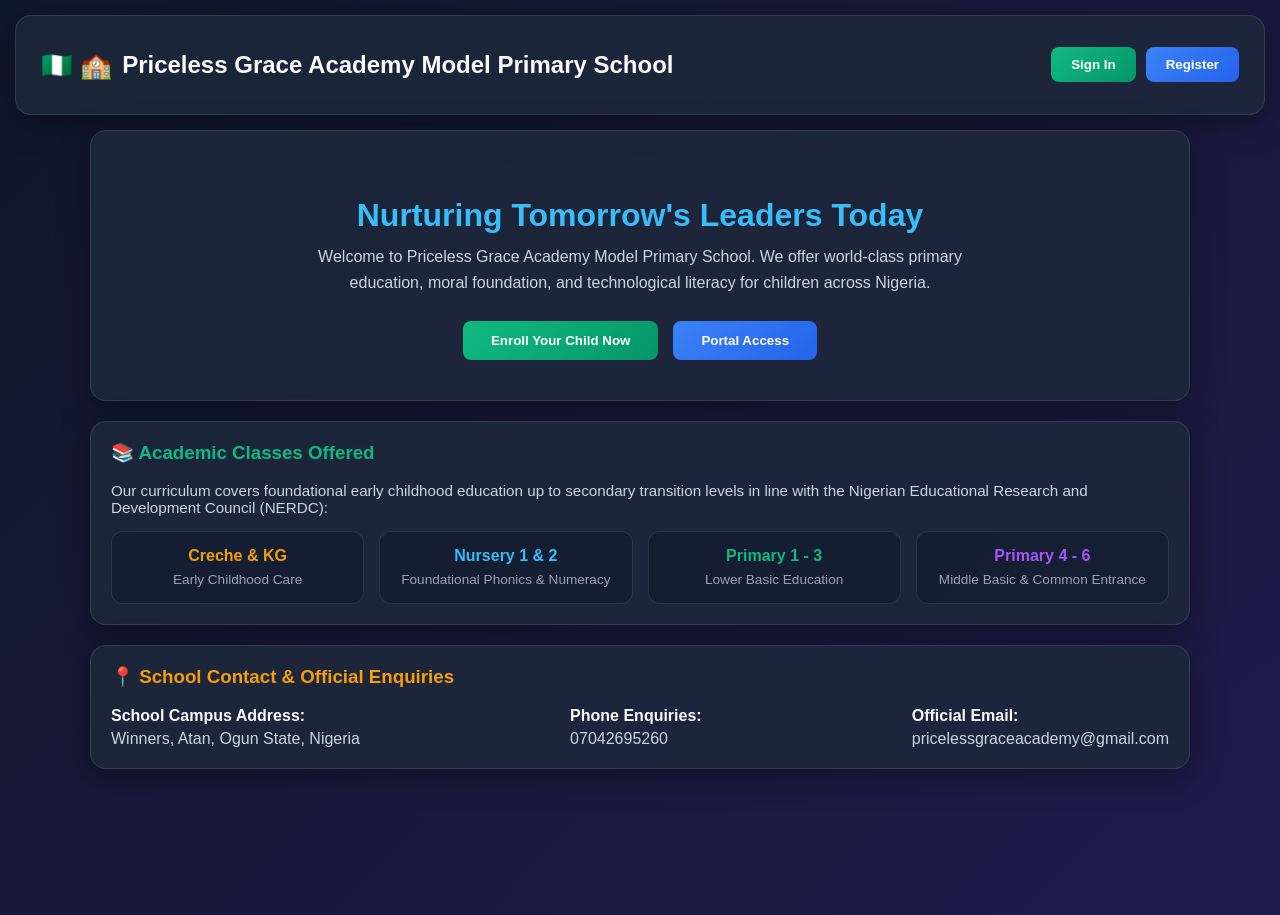
==== templates/index.html @ 701aa343 "Restore primary school landing page and allow flexible username/email login" ====
<!DOCTYPE html>
<html lang="en">
<head>
    <meta charset="UTF-8">
    <meta name="viewport" content="width=device-width, initial-scale=1.0">
    <title>Priceless Grace Academy Model Primary School</title>
    <style>
        :root {
            --primary: #10b981;
            --secondary: #3b82f6;
            --bg-dark: #0f172a;
            --card-bg: rgba(30, 41, 59, 0.85);
            --text-light: #f8fafc;
            --glass-border: rgba(255, 255, 255, 0.1);
        }

        body {
            margin: 0;
            padding: 0;
            font-family: 'Segoe UI', Tahoma, Geneva, Verdana, sans-serif;
            background: linear-gradient(135deg, #0f172a 0%, #1e1b4b 100%);
            color: var(--text-light);
            min-height: 100vh;
        }

        .glass-card {
            background: var(--card-bg);
            backdrop-filter: blur(12px);
            border: 1px solid var(--glass-border);
            border-radius: 16px;
            padding: 20px;
            margin-bottom: 20px;
            box-shadow: 0 8px 32px 0 rgba(0, 0, 0, 0.37);
        }

        .navbar {
            display: flex;
            justify-content: space-between;
            align-items: center;
            padding: 15px 25px;
            margin: 15px;
        }

        .nav-brand h2 {
            margin: 0;
            font-size: 1.2rem;
            color: #f59e0b;
        }

        .btn-primary {
            background: linear-gradient(135deg, #10b981, #059669);
            color: white;
            border: none;
            padding: 10px 20px;
            border-radius: 8px;
            font-weight: 600;
            cursor: pointer;
        }

        .btn-secondary {
            background: linear-gradient(135deg, #3b82f6, #2563eb);
            color: white;
            border: none;
            padding: 10px 20px;
            border-radius: 8px;
            font-weight: 600;
            cursor: pointer;
        }

        .btn-close {
            background: #ef4444;
            color: white;
            border: none;
            border-radius: 50%;
            width: 32px;
            height: 32px;
            font-weight: bold;
            cursor: pointer;
        }

        .hero-card {
            text-align: center;
            padding: 40px 20px;
        }

        .hero-title {
            font-size: 2rem;
            color: #38bdf8;
            margin-bottom: 10px;
        }

        .hero-subtitle {
            color: #cbd5e1;
            max-width: 650px;
            margin: 0 auto;
            line-height: 1.6;
        }

        .modal-screen {
            display: none;
            position: fixed;
            top: 0;
            left: 0;
            width: 100vw;
            height: 100vh;
            background: rgba(0, 0, 0, 0.75);
            backdrop-filter: blur(8px);
            z-index: 9999;
            justify-content: center;
            align-items: center;
            padding: 15px;
            box-sizing: border-box;
        }

        .modal-content-wrapper {
            width: 100%;
            max-width: 440px;
            animation: popIn 0.3s ease-out;
        }

        @keyframes popIn {
            from { transform: scale(0.8); opacity: 0; }
            to { transform: scale(1); opacity: 1; }
        }

        .modal-header {
            display: flex;
            justify-content: space-between;
            align-items: center;
            margin-bottom: 20px;
        }

        form input, form select, form textarea {
            width: 100%;
            padding: 12px;
            margin-bottom: 12px;
            border-radius: 8px;
            border: 1px solid var(--glass-border);
            background: rgba(15, 23, 42, 0.6);
            color: white;
            box-sizing: border-box;
        }

        .grid-classes {
            display: grid;
            grid-template-columns: repeat(auto-fit, minmax(180px, 1fr));
            gap: 15px;
            margin-top: 15px;
        }

        .class-box {
            background: rgba(15, 23, 42, 0.5);
            border: 1px solid var(--glass-border);
            border-radius: 12px;
            padding: 15px;
            text-align: center;
        }
    </style>

    <script>
        function openModal(modalId) {
            var m = document.getElementById(modalId);
            if (m) m.style.display = "flex";
        }

        function closeModal(btn) {
            var m = btn.closest(".modal-screen");
            if (m) m.style.display = "none";
        }

        function toggleRolePin() {
            var roleSelect = document.getElementById("reg-role");
            var pinBox = document.getElementById("pin-container");
            if (roleSelect && pinBox) {
                pinBox.style.display = roleSelect.value === "teacher" ? "block" : "none";
            }
        }
    </script>
</head>
<body>

    <!-- TOP NAVIGATION -->
    <nav class="glass-card navbar">
        <div style="display: flex; align-items: center; gap: 10px;">
            <span style="font-size: 1.6rem;">🇳🇬 🏫</span>
            <h2>Priceless Grace Academy Model Primary School</h2>
        </div>
        <div style="display: flex; gap: 10px;">
            <button class="btn-primary" onclick="openModal('modal-login')">Sign In</button>
            <button class="btn-secondary" onclick="openModal('modal-register')">Register</button>
        </div>
    </nav>

    <!-- LANDING HERO PAGE -->
    <main style="padding: 0 15px 30px 15px; max-width: 1100px; margin: 0 auto;">
        
        <!-- Hero Section -->
        <section class="glass-card hero-card">
            <h1 class="hero-title">Nurturing Tomorrow's Leaders Today</h1>
            <p class="hero-subtitle">
                Welcome to Priceless Grace Academy Model Primary School. We offer world-class primary education, moral foundation, and technological literacy for children across Nigeria.
            </p>
            <div style="display: flex; gap: 15px; justify-content: center; flex-wrap: wrap; margin-top: 25px;">
                <button class="btn-primary" onclick="openModal('modal-register')" style="padding: 12px 28px;">Enroll Your Child Now</button>
                <button class="btn-secondary" onclick="openModal('modal-login')" style="padding: 12px 28px;">Portal Access</button>
            </div>
        </section>

        <!-- Classes Offered Section -->
        <section class="glass-card">
            <h3 style="color: #10b981; margin-top:0;">📚 Academic Classes Offered</h3>
            <p style="color: #cbd5e1; font-size: 0.95rem;">
                Our curriculum covers foundational early childhood education up to secondary transition levels in line with the Nigerian Educational Research and Development Council (NERDC):
            </p>
            <div class="grid-classes">
                <div class="class-box">
                    <h4 style="color:#f59e0b; margin: 0 0 5px 0;">Creche & KG</h4>
                    <span style="font-size: 0.85rem; color:#94a3b8;">Early Childhood Care</span>
                </div>
                <div class="class-box">
                    <h4 style="color:#38bdf8; margin: 0 0 5px 0;">Nursery 1 & 2</h4>
                    <span style="font-size: 0.85rem; color:#94a3b8;">Foundational Phonics & Numeracy</span>
                </div>
                <div class="class-box">
                    <h4 style="color:#10b981; margin: 0 0 5px 0;">Primary 1 - 3</h4>
                    <span style="font-size: 0.85rem; color:#94a3b8;">Lower Basic Education</span>
                </div>
                <div class="class-box">
                    <h4 style="color:#a855f7; margin: 0 0 5px 0;">Primary 4 - 6</h4>
                    <span style="font-size: 0.85rem; color:#94a3b8;">Middle Basic & Common Entrance</span>
                </div>
            </div>
        </section>

        <!-- SCHOOL CONTACT & ENQUIRIES -->
        <section class="glass-card">
            <h3 style="color: #f59e0b; margin-top: 0;">📍 School Contact & Official Enquiries</h3>
            <div style="display: flex; flex-wrap: wrap; gap: 20px; justify-content: space-between;">
                <div>
                    <strong>School Campus Address:</strong>
                    <p style="color: #cbd5e1; margin: 5px 0 0 0;">Winners, Atan, Ogun State, Nigeria</p>
                </div>
                <div>
                    <strong>Phone Enquiries:</strong>
                    <p style="color: #cbd5e1; margin: 5px 0 0 0;">07042695260</p>
                </div>
                <div>
                    <strong>Official Email:</strong>
                    <p style="color: #cbd5e1; margin: 5px 0 0 0;">pricelessgraceacademy@gmail.com</p>
                </div>
            </div>
        </section>
    </main>

    <!-- REGISTER MODAL PROGRAM -->
    <div class="modal-screen" id="modal-register">
        <div class="modal-content-wrapper">
            <div class="glass-card">
                <div class="modal-header">
                    <h3 style="color: #10b981; margin: 0;">🟢 Student / Teacher Registration</h3>
                    <button class="btn-close" onclick="closeModal(this)">✕</button>
                </div>
                <form id="form-register">
                    <input type="text" name="full_name" placeholder="Full Name" required>
                    <input type="text" name="username" placeholder="Choose Username" required>
                    <input type="email" name="email" placeholder="Email Address" required>
                    <input type="password" name="password" placeholder="Choose Password" required>
                    
                    <label style="font-size: 0.85rem; color: #f59e0b; font-weight: 600;">Account Type:</label>
                    <select name="role" id="reg-role" onchange="toggleRolePin()">
                        <option value="student">Student Account</option>
                        <option value="teacher">Teacher / Admin Account</option>
                    </select>

                    <div id="pin-container" style="display: none;">
                        <input type="password" name="teacher_pin" placeholder="Enter Teacher Passkey PIN">
                    </div>

                    <button type="submit" class="btn-primary" style="width:100%; margin-top: 10px;">Create Portal Account</button>
                </form>
            </div>
        </div>
    </div>

    <!-- LOGIN MODAL PROGRAM -->
    <div class="modal-screen" id="modal-login">
        <div class="modal-content-wrapper">
            <div class="glass-card">
                <div class="modal-header">
                    <h3 style="color: #3b82f6; margin: 0;">🔵 Portal Sign In</h3>
                    <button class="btn-close" onclick="closeModal(this)">✕</button>
                </div>
                <form id="form-login">
                    <input type="text" name="identifier" placeholder="Username or Email Address" required>
                    <input type="password" name="password" placeholder="Password" required>
                    <button type="submit" class="btn-secondary" style="width:100%; margin-top: 10px;">Login to Portal</button>
                </form>
            </div>
        </div>
    </div>

    <!-- STUDENT DASHBOARD MODAL -->
    <div class="modal-screen" id="modal-student-dashboard">
        <div class="modal-content-wrapper" style="max-width: 600px;">
            <div class="glass-card">
                <div class="modal-header">
                    <h3 style="color: #10b981; margin:0;">🎓 Student Dashboard</h3>
                    <button class="btn-close" onclick="closeModal(this)">✕</button>
                </div>
                <p>Welcome to Priceless Grace Academy Student Portal!</p>
            </div>
        </div>
    </div>

    <!-- ADMIN DASHBOARD MODAL -->
    <div class="modal-screen" id="modal-admin-dashboard">
        <div class="modal-content-wrapper" style="max-width: 600px;">
            <div class="glass-card">
                <div class="modal-header">
                    <h3 style="color: #f59e0b; margin:0;">👑 Admin / Teacher Portal</h3>
                    <button class="btn-close" onclick="closeModal(this)">✕</button>
                </div>
                <p>Welcome, Teacher/Admin!</p>
            </div>
        </div>
    </div>

    <!-- INLINE AUTH HANDLERS -->
    <script>
        document.addEventListener("DOMContentLoaded", function() {
            var regForm = document.getElementById("form-register");
            if (regForm) {
                regForm.onsubmit = function(e) {
                    e.preventDefault();
                    var formData = new FormData(regForm);
                    var payload = {
                        full_name: formData.get("full_name"),
                        username: formData.get("username"),
                        email: formData.get("email"),
                        password: formData.get("password"),
                        role: formData.get("role") || "student"
                    };

                    fetch("/api/auth/register", {
                        method: "POST",
                        headers: { "Content-Type": "application/json" },
                        body: JSON.stringify(payload)
                    })
                    .then(res => res.json())
                    .then(data => {
                        if (data.status === "success") {
                            alert("Account created successfully! You can now sign in.");
                            document.getElementById("modal-register").style.display = "none";
                            regForm.reset();
                            openModal("modal-login");
                        } else {
                            alert("Registration failed: " + (data.message || "Error"));
                        }
                    })
                    .catch(err => {
                        console.error(err);
                        alert("Network error. Backend unreachable.");
                    });
                };
            }

            var loginForm = document.getElementById("form-login");
            if (loginForm) {
                loginForm.onsubmit = function(e) {
                    e.preventDefault();
                    var formData = new FormData(loginForm);
                    var payload = {
                        identifier: formData.get("identifier"),
                        password: formData.get("password")
                    };

                    fetch("/api/auth/login", {
                        method: "POST",
                        headers: { "Content-Type": "application/json" },
                        body: JSON.stringify(payload)
                    })
                    .then(res => res.json())
                    .then(data => {
                        if (data.status === "success") {
                            alert("Signed in successfully!");
                            document.getElementById("modal-login").style.display = "none";
                            loginForm.reset();

                            if (data.user && (data.user.role === "teacher" || data.user.role === "admin")) {
                                openModal("modal-admin-dashboard");
                            } else {
                                openModal("modal-student-dashboard");
                            }
                        } else {
                            alert("Login failed: " + (data.message || "Invalid credentials"));
                        }
                    })
                    .catch(err => {
                        console.error(err);
                        alert("Network error. Backend unreachable.");
                    });
                };
            }
        });
    </script>
</body>
</html>
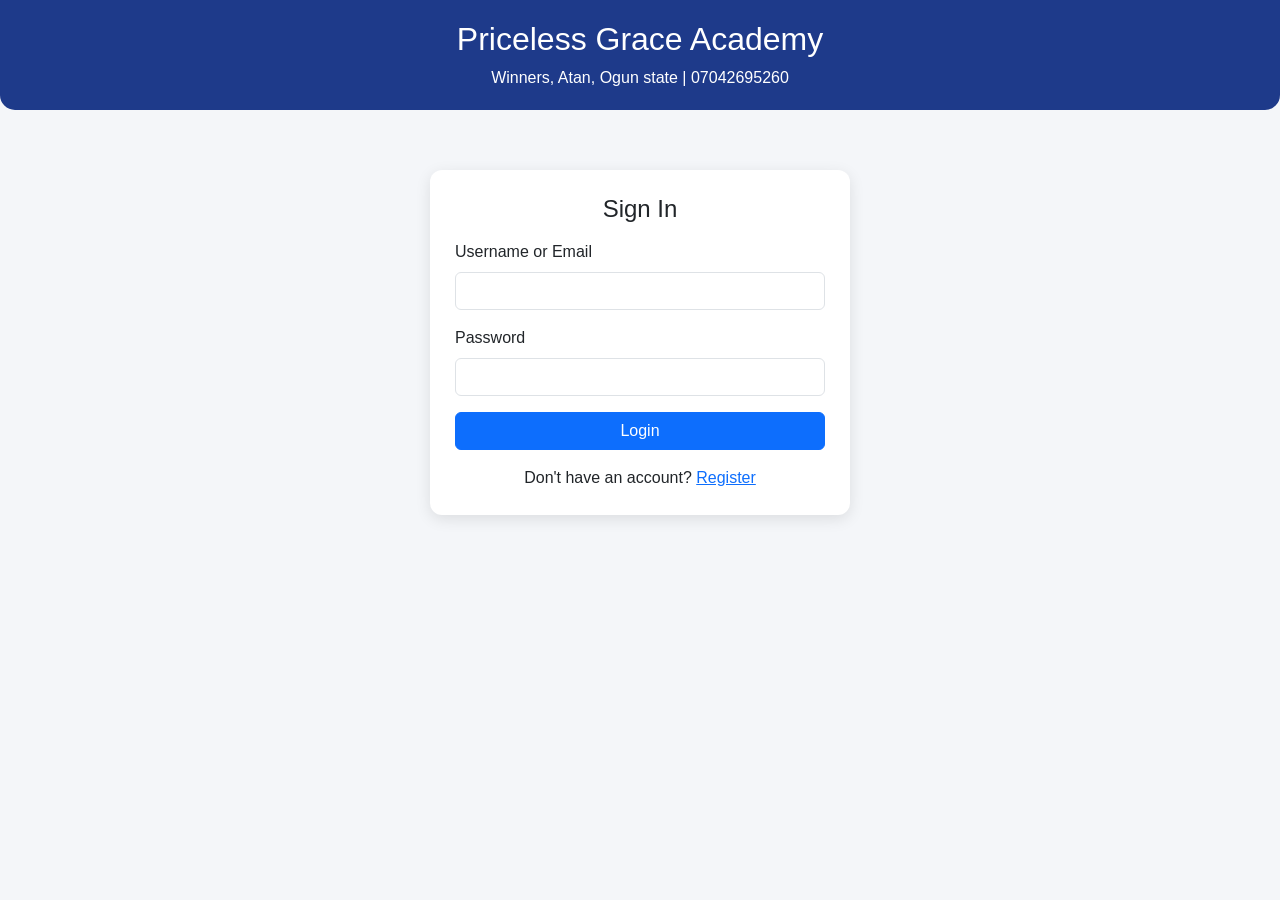
==== commit 46b47c55: "Add full HTML structure and JavaScript handlers for Admin and Student dashboards" ====
--- a/templates/index.html
+++ b/templates/index.html
@@ -3,405 +3,140 @@
 <head>
     <meta charset="UTF-8">
     <meta name="viewport" content="width=device-width, initial-scale=1.0">
-    <title>Priceless Grace Academy Model Primary School</title>
+    <title>Priceless Grace Academy Portal</title>
+    <link href="https://cdn.jsdelivr.net/npm/bootstrap@5.3.0/dist/css/bootstrap.min.css" rel="stylesheet">
     <style>
-        :root {
-            --primary: #10b981;
-            --secondary: #3b82f6;
-            --bg-dark: #0f172a;
-            --card-bg: rgba(30, 41, 59, 0.85);
-            --text-light: #f8fafc;
-            --glass-border: rgba(255, 255, 255, 0.1);
-        }
-
-        body {
-            margin: 0;
-            padding: 0;
-            font-family: 'Segoe UI', Tahoma, Geneva, Verdana, sans-serif;
-            background: linear-gradient(135deg, #0f172a 0%, #1e1b4b 100%);
-            color: var(--text-light);
-            min-height: 100vh;
-        }
-
-        .glass-card {
-            background: var(--card-bg);
-            backdrop-filter: blur(12px);
-            border: 1px solid var(--glass-border);
-            border-radius: 16px;
-            padding: 20px;
-            margin-bottom: 20px;
-            box-shadow: 0 8px 32px 0 rgba(0, 0, 0, 0.37);
-        }
-
-        .navbar {
-            display: flex;
-            justify-content: space-between;
-            align-items: center;
-            padding: 15px 25px;
-            margin: 15px;
-        }
-
-        .nav-brand h2 {
-            margin: 0;
-            font-size: 1.2rem;
-            color: #f59e0b;
-        }
-
-        .btn-primary {
-            background: linear-gradient(135deg, #10b981, #059669);
-            color: white;
-            border: none;
-            padding: 10px 20px;
-            border-radius: 8px;
-            font-weight: 600;
-            cursor: pointer;
-        }
-
-        .btn-secondary {
-            background: linear-gradient(135deg, #3b82f6, #2563eb);
-            color: white;
-            border: none;
-            padding: 10px 20px;
-            border-radius: 8px;
-            font-weight: 600;
-            cursor: pointer;
-        }
-
-        .btn-close {
-            background: #ef4444;
-            color: white;
-            border: none;
-            border-radius: 50%;
-            width: 32px;
-            height: 32px;
-            font-weight: bold;
-            cursor: pointer;
-        }
-
-        .hero-card {
-            text-align: center;
-            padding: 40px 20px;
-        }
-
-        .hero-title {
-            font-size: 2rem;
-            color: #38bdf8;
-            margin-bottom: 10px;
-        }
-
-        .hero-subtitle {
-            color: #cbd5e1;
-            max-width: 650px;
-            margin: 0 auto;
-            line-height: 1.6;
-        }
-
-        .modal-screen {
-            display: none;
-            position: fixed;
-            top: 0;
-            left: 0;
-            width: 100vw;
-            height: 100vh;
-            background: rgba(0, 0, 0, 0.75);
-            backdrop-filter: blur(8px);
-            z-index: 9999;
-            justify-content: center;
-            align-items: center;
-            padding: 15px;
-            box-sizing: border-box;
-        }
-
-        .modal-content-wrapper {
-            width: 100%;
-            max-width: 440px;
-            animation: popIn 0.3s ease-out;
-        }
-
-        @keyframes popIn {
-            from { transform: scale(0.8); opacity: 0; }
-            to { transform: scale(1); opacity: 1; }
-        }
-
-        .modal-header {
-            display: flex;
-            justify-content: space-between;
-            align-items: center;
-            margin-bottom: 20px;
-        }
-
-        form input, form select, form textarea {
-            width: 100%;
-            padding: 12px;
-            margin-bottom: 12px;
-            border-radius: 8px;
-            border: 1px solid var(--glass-border);
-            background: rgba(15, 23, 42, 0.6);
-            color: white;
-            box-sizing: border-box;
-        }
-
-        .grid-classes {
-            display: grid;
-            grid-template-columns: repeat(auto-fit, minmax(180px, 1fr));
-            gap: 15px;
-            margin-top: 15px;
-        }
-
-        .class-box {
-            background: rgba(15, 23, 42, 0.5);
-            border: 1px solid var(--glass-border);
-            border-radius: 12px;
-            padding: 15px;
-            text-align: center;
-        }
+        body { background-color: #f4f6f9; font-family: 'Segoe UI', Tahoma, Geneva, Verdana, sans-serif; }
+        .auth-card { max-width: 420px; margin: 60px auto; padding: 25px; border-radius: 12px; box-shadow: 0 4px 15px rgba(0,0,0,0.1); background: #fff; }
+        .dashboard-header { background: #1e3a8a; color: white; padding: 20px 0; border-radius: 0 0 15px 15px; }
+        .card { border: none; border-radius: 10px; box-shadow: 0 2px 8px rgba(0,0,0,0.05); }
     </style>
-
-    <script>
-        function openModal(modalId) {
-            var m = document.getElementById(modalId);
-            if (m) m.style.display = "flex";
-        }
-
-        function closeModal(btn) {
-            var m = btn.closest(".modal-screen");
-            if (m) m.style.display = "none";
-        }
-
-        function toggleRolePin() {
-            var roleSelect = document.getElementById("reg-role");
-            var pinBox = document.getElementById("pin-container");
-            if (roleSelect && pinBox) {
-                pinBox.style.display = roleSelect.value === "teacher" ? "block" : "none";
-            }
-        }
-    </script>
 </head>
 <body>
 
-    <!-- TOP NAVIGATION -->
-    <nav class="glass-card navbar">
-        <div style="display: flex; align-items: center; gap: 10px;">
-            <span style="font-size: 1.6rem;">🇳🇬 🏫</span>
-            <h2>Priceless Grace Academy Model Primary School</h2>
+    <div class="dashboard-header text-center mb-4">
+        <h2 id="schoolHeader">Priceless Grace Academy</h2>
+        <p class="mb-0">Winners, Atan, Ogun state | 07042695260</p>
+    </div>
+
+    <div class="container">
+
+        <!-- LOGIN VIEW -->
+        <div id="loginView" class="auth-card">
+            <h4 class="text-center mb-3">Sign In</h4>
+            <form onsubmit="handleLogin(event)">
+                <div class="mb-3">
+                    <label class="form-label">Username or Email</label>
+                    <input type="text" id="loginIdentifier" class="form-control" required>
+                </div>
+                <div class="mb-3">
+                    <label class="form-label">Password</label>
+                    <input type="password" id="loginPassword" class="form-control" required>
+                </div>
+                <button type="submit" class="btn btn-primary w-100">Login</button>
+            </form>
+            <p class="text-center mt-3 mb-0">Don't have an account? <a href="#" onclick="showView('registerView')">Register</a></p>
         </div>
-        <div style="display: flex; gap: 10px;">
-            <button class="btn-primary" onclick="openModal('modal-login')">Sign In</button>
-            <button class="btn-secondary" onclick="openModal('modal-register')">Register</button>
+
+        <!-- REGISTER VIEW -->
+        <div id="registerView" class="auth-card" style="display: none;">
+            <h4 class="text-center mb-3">Create Account</h4>
+            <form onsubmit="handleRegister(event)">
+                <div class="mb-3">
+                    <label class="form-label">Username</label>
+                    <input type="text" id="regUsername" class="form-control" required>
+                </div>
+                <div class="mb-3">
+                    <label class="form-label">Email</label>
+                    <input type="email" id="regEmail" class="form-control">
+                </div>
+                <div class="mb-3">
+                    <label class="form-label">Password</label>
+                    <input type="password" id="regPassword" class="form-control" required>
+                </div>
+                <div class="mb-3">
+                    <label class="form-label">Role</label>
+                    <select id="regRole" class="form-select">
+                        <option value="student">Student</option>
+                        <option value="admin">Teacher / Admin</option>
+                    </select>
+                </div>
+                <button type="submit" class="btn btn-success w-100">Register</button>
+            </form>
+            <p class="text-center mt-3 mb-0">Already registered? <a href="#" onclick="showView('loginView')">Login</a></p>
         </div>
-    </nav>
 
-    <!-- LANDING HERO PAGE -->
-    <main style="padding: 0 15px 30px 15px; max-width: 1100px; margin: 0 auto;">
-        
-        <!-- Hero Section -->
-        <section class="glass-card hero-card">
-            <h1 class="hero-title">Nurturing Tomorrow's Leaders Today</h1>
-            <p class="hero-subtitle">
-                Welcome to Priceless Grace Academy Model Primary School. We offer world-class primary education, moral foundation, and technological literacy for children across Nigeria.
-            </p>
-            <div style="display: flex; gap: 15px; justify-content: center; flex-wrap: wrap; margin-top: 25px;">
-                <button class="btn-primary" onclick="openModal('modal-register')" style="padding: 12px 28px;">Enroll Your Child Now</button>
-                <button class="btn-secondary" onclick="openModal('modal-login')" style="padding: 12px 28px;">Portal Access</button>
+        <!-- ADMIN DASHBOARD -->
+        <div id="adminDashboard" style="display: none;">
+            <div class="d-flex justify-content-between align-items-center mb-4">
+                <h3>👨‍🏫 Admin / Teacher Portal</h3>
+                <button class="btn btn-outline-danger btn-sm" onclick="logout()">Logout</button>
             </div>
-        </section>
 
-        <!-- Classes Offered Section -->
-        <section class="glass-card">
-            <h3 style="color: #10b981; margin-top:0;">📚 Academic Classes Offered</h3>
-            <p style="color: #cbd5e1; font-size: 0.95rem;">
-                Our curriculum covers foundational early childhood education up to secondary transition levels in line with the Nigerian Educational Research and Development Council (NERDC):
-            </p>
-            <div class="grid-classes">
-                <div class="class-box">
-                    <h4 style="color:#f59e0b; margin: 0 0 5px 0;">Creche & KG</h4>
-                    <span style="font-size: 0.85rem; color:#94a3b8;">Early Childhood Care</span>
+            <div class="row">
+                <!-- Post Announcement -->
+                <div class="col-md-6 mb-4">
+                    <div class="card p-3">
+                        <h5>Post Announcement</h5>
+                        <form onsubmit="postAnnouncement(event)">
+                            <input type="text" id="annTitle" class="form-control mb-2" placeholder="Title" required>
+                            <textarea id="annContent" class="form-control mb-2" rows="3" placeholder="Announcement Details" required></textarea>
+                            <button type="submit" class="btn btn-primary btn-sm">Post Announcement</button>
+                        </form>
+                    </div>
                 </div>
-                <div class="class-box">
-                    <h4 style="color:#38bdf8; margin: 0 0 5px 0;">Nursery 1 & 2</h4>
-                    <span style="font-size: 0.85rem; color:#94a3b8;">Foundational Phonics & Numeracy</span>
-                </div>
-                <div class="class-box">
-                    <h4 style="color:#10b981; margin: 0 0 5px 0;">Primary 1 - 3</h4>
-                    <span style="font-size: 0.85rem; color:#94a3b8;">Lower Basic Education</span>
-                </div>
-                <div class="class-box">
-                    <h4 style="color:#a855f7; margin: 0 0 5px 0;">Primary 4 - 6</h4>
-                    <span style="font-size: 0.85rem; color:#94a3b8;">Middle Basic & Common Entrance</span>
+
+                <!-- Create Assignment -->
+                <div class="col-md-6 mb-4">
+                    <div class="card p-3">
+                        <h5>Create Assignment</h5>
+                        <form onsubmit="postAssignment(event)">
+                            <input type="text" id="assTitle" class="form-control mb-2" placeholder="Assignment Title" required>
+                            <textarea id="assDesc" class="form-control mb-2" rows="2" placeholder="Instructions/Description"></textarea>
+                            <input type="file" id="assFile" class="form-control form-control-sm mb-2">
+                            <button type="submit" class="btn btn-success btn-sm">Upload Assignment</button>
+                        </form>
+                    </div>
                 </div>
             </div>
-        </section>
 
-        <!-- SCHOOL CONTACT & ENQUIRIES -->
-        <section class="glass-card">
-            <h3 style="color: #f59e0b; margin-top: 0;">📍 School Contact & Official Enquiries</h3>
-            <div style="display: flex; flex-wrap: wrap; gap: 20px; justify-content: space-between;">
-                <div>
-                    <strong>School Campus Address:</strong>
-                    <p style="color: #cbd5e1; margin: 5px 0 0 0;">Winners, Atan, Ogun State, Nigeria</p>
+            <div class="row">
+                <!-- Active Announcements List -->
+                <div class="col-md-6 mb-4">
+                    <h4>Announcements</h4>
+                    <div id="adminAnnouncements"></div>
                 </div>
-                <div>
-                    <strong>Phone Enquiries:</strong>
-                    <p style="color: #cbd5e1; margin: 5px 0 0 0;">07042695260</p>
-                </div>
-                <div>
-                    <strong>Official Email:</strong>
-                    <p style="color: #cbd5e1; margin: 5px 0 0 0;">pricelessgraceacademy@gmail.com</p>
+
+                <!-- Active Assignments List -->
+                <div class="col-md-6 mb-4">
+                    <h4>Assignments</h4>
+                    <div id="adminAssignments"></div>
                 </div>
             </div>
-        </section>
-    </main>
+        </div>
 
-    <!-- REGISTER MODAL PROGRAM -->
-    <div class="modal-screen" id="modal-register">
-        <div class="modal-content-wrapper">
-            <div class="glass-card">
-                <div class="modal-header">
-                    <h3 style="color: #10b981; margin: 0;">🟢 Student / Teacher Registration</h3>
-                    <button class="btn-close" onclick="closeModal(this)">✕</button>
+        <!-- STUDENT DASHBOARD -->
+        <div id="studentDashboard" style="display: none;">
+            <div class="d-flex justify-content-between align-items-center mb-4">
+                <h3>🎓 Student Portal</h3>
+                <button class="btn btn-outline-danger btn-sm" onclick="logout()">Logout</button>
+            </div>
+
+            <div class="row">
+                <div class="col-md-6 mb-4">
+                    <h4>📢 School Announcements</h4>
+                    <div id="studentAnnouncements"></div>
                 </div>
-                <form id="form-register">
-                    <input type="text" name="full_name" placeholder="Full Name" required>
-                    <input type="text" name="username" placeholder="Choose Username" required>
-                    <input type="email" name="email" placeholder="Email Address" required>
-                    <input type="password" name="password" placeholder="Choose Password" required>
-                    
-                    <label style="font-size: 0.85rem; color: #f59e0b; font-weight: 600;">Account Type:</label>
-                    <select name="role" id="reg-role" onchange="toggleRolePin()">
-                        <option value="student">Student Account</option>
-                        <option value="teacher">Teacher / Admin Account</option>
-                    </select>
 
-                    <div id="pin-container" style="display: none;">
-                        <input type="password" name="teacher_pin" placeholder="Enter Teacher Passkey PIN">
-                    </div>
-
-                    <button type="submit" class="btn-primary" style="width:100%; margin-top: 10px;">Create Portal Account</button>
-                </form>
+                <div class="col-md-6 mb-4">
+                    <h4>📚 Class Assignments</h4>
+                    <div id="studentAssignments"></div>
+                </div>
             </div>
         </div>
+
     </div>
 
-    <!-- LOGIN MODAL PROGRAM -->
-    <div class="modal-screen" id="modal-login">
-        <div class="modal-content-wrapper">
-            <div class="glass-card">
-                <div class="modal-header">
-                    <h3 style="color: #3b82f6; margin: 0;">🔵 Portal Sign In</h3>
-                    <button class="btn-close" onclick="closeModal(this)">✕</button>
-                </div>
-                <form id="form-login">
-                    <input type="text" name="identifier" placeholder="Username or Email Address" required>
-                    <input type="password" name="password" placeholder="Password" required>
-                    <button type="submit" class="btn-secondary" style="width:100%; margin-top: 10px;">Login to Portal</button>
-                </form>
-            </div>
-        </div>
-    </div>
-
-    <!-- STUDENT DASHBOARD MODAL -->
-    <div class="modal-screen" id="modal-student-dashboard">
-        <div class="modal-content-wrapper" style="max-width: 600px;">
-            <div class="glass-card">
-                <div class="modal-header">
-                    <h3 style="color: #10b981; margin:0;">🎓 Student Dashboard</h3>
-                    <button class="btn-close" onclick="closeModal(this)">✕</button>
-                </div>
-                <p>Welcome to Priceless Grace Academy Student Portal!</p>
-            </div>
-        </div>
-    </div>
-
-    <!-- ADMIN DASHBOARD MODAL -->
-    <div class="modal-screen" id="modal-admin-dashboard">
-        <div class="modal-content-wrapper" style="max-width: 600px;">
-            <div class="glass-card">
-                <div class="modal-header">
-                    <h3 style="color: #f59e0b; margin:0;">👑 Admin / Teacher Portal</h3>
-                    <button class="btn-close" onclick="closeModal(this)">✕</button>
-                </div>
-                <p>Welcome, Teacher/Admin!</p>
-            </div>
-        </div>
-    </div>
-
-    <!-- INLINE AUTH HANDLERS -->
-    <script>
-        document.addEventListener("DOMContentLoaded", function() {
-            var regForm = document.getElementById("form-register");
-            if (regForm) {
-                regForm.onsubmit = function(e) {
-                    e.preventDefault();
-                    var formData = new FormData(regForm);
-                    var payload = {
-                        full_name: formData.get("full_name"),
-                        username: formData.get("username"),
-                        email: formData.get("email"),
-                        password: formData.get("password"),
-                        role: formData.get("role") || "student"
-                    };
-
-                    fetch("/api/auth/register", {
-                        method: "POST",
-                        headers: { "Content-Type": "application/json" },
-                        body: JSON.stringify(payload)
-                    })
-                    .then(res => res.json())
-                    .then(data => {
-                        if (data.status === "success") {
-                            alert("Account created successfully! You can now sign in.");
-                            document.getElementById("modal-register").style.display = "none";
-                            regForm.reset();
-                            openModal("modal-login");
-                        } else {
-                            alert("Registration failed: " + (data.message || "Error"));
-                        }
-                    })
-                    .catch(err => {
-                        console.error(err);
-                        alert("Network error. Backend unreachable.");
-                    });
-                };
-            }
-
-            var loginForm = document.getElementById("form-login");
-            if (loginForm) {
-                loginForm.onsubmit = function(e) {
-                    e.preventDefault();
-                    var formData = new FormData(loginForm);
-                    var payload = {
-                        identifier: formData.get("identifier"),
-                        password: formData.get("password")
-                    };
-
-                    fetch("/api/auth/login", {
-                        method: "POST",
-                        headers: { "Content-Type": "application/json" },
-                        body: JSON.stringify(payload)
-                    })
-                    .then(res => res.json())
-                    .then(data => {
-                        if (data.status === "success") {
-                            alert("Signed in successfully!");
-                            document.getElementById("modal-login").style.display = "none";
-                            loginForm.reset();
-
-                            if (data.user && (data.user.role === "teacher" || data.user.role === "admin")) {
-                                openModal("modal-admin-dashboard");
-                            } else {
-                                openModal("modal-student-dashboard");
-                            }
-                        } else {
-                            alert("Login failed: " + (data.message || "Invalid credentials"));
-                        }
-                    })
-                    .catch(err => {
-                        console.error(err);
-                        alert("Network error. Backend unreachable.");
-                    });
-                };
-            }
-        });
-    </script>
+    <script src="/static/js/main.js"></script>
 </body>
 </html>
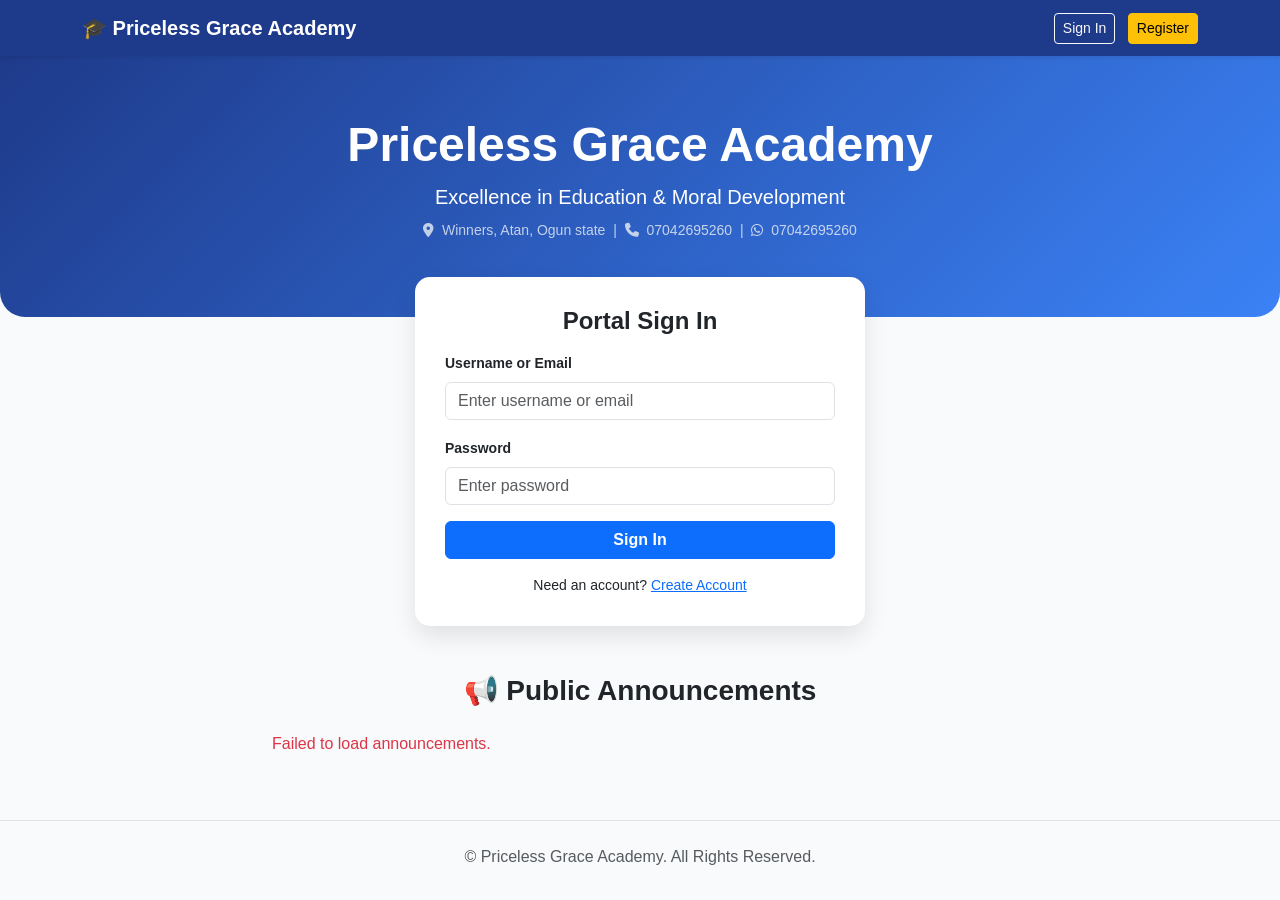
==== commit 0a7771a0: "Restore original landing page header, design, and public view with integrated dashboards" ====
--- a/templates/index.html
+++ b/templates/index.html
@@ -5,137 +5,221 @@
     <meta name="viewport" content="width=device-width, initial-scale=1.0">
     <title>Priceless Grace Academy Portal</title>
     <link href="https://cdn.jsdelivr.net/npm/bootstrap@5.3.0/dist/css/bootstrap.min.css" rel="stylesheet">
+    <link rel="stylesheet" href="https://cdnjs.cloudflare.com/ajax/libs/font-awesome/6.4.0/css/all.min.css">
     <style>
-        body { background-color: #f4f6f9; font-family: 'Segoe UI', Tahoma, Geneva, Verdana, sans-serif; }
-        .auth-card { max-width: 420px; margin: 60px auto; padding: 25px; border-radius: 12px; box-shadow: 0 4px 15px rgba(0,0,0,0.1); background: #fff; }
-        .dashboard-header { background: #1e3a8a; color: white; padding: 20px 0; border-radius: 0 0 15px 15px; }
-        .card { border: none; border-radius: 10px; box-shadow: 0 2px 8px rgba(0,0,0,0.05); }
+        :root {
+            --primary-blue: #1e3a8a;
+            --accent-gold: #f59e0b;
+            --light-bg: #f8fafc;
+        }
+        body {
+            background-color: var(--light-bg);
+            font-family: 'Segoe UI', Tahoma, Geneva, Verdana, sans-serif;
+        }
+        .navbar-custom {
+            background-color: var(--primary-blue);
+        }
+        .hero-section {
+            background: linear-gradient(135deg, #1e3a8a 0%, #3b82f6 100%);
+            color: white;
+            padding: 60px 0;
+            border-bottom-left-radius: 25px;
+            border-bottom-right-radius: 25px;
+        }
+        .auth-card {
+            max-width: 450px;
+            margin: -40px auto 40px auto;
+            padding: 30px;
+            border-radius: 15px;
+            box-shadow: 0 10px 25px rgba(0,0,0,0.1);
+            background: #ffffff;
+            position: relative;
+            z-index: 10;
+        }
+        .dashboard-container {
+            max-width: 1100px;
+            margin: 30px auto;
+        }
+        .card-custom {
+            border: none;
+            border-radius: 12px;
+            box-shadow: 0 4px 12px rgba(0,0,0,0.06);
+            transition: transform 0.2s;
+        }
+        .card-custom:hover {
+            transform: translateY(-2px);
+        }
     </style>
 </head>
 <body>
 
-    <div class="dashboard-header text-center mb-4">
-        <h2 id="schoolHeader">Priceless Grace Academy</h2>
-        <p class="mb-0">Winners, Atan, Ogun state | 07042695260</p>
+    <!-- NAVBAR -->
+    <nav class="navbar navbar-expand-lg navbar-dark navbar-custom shadow-sm">
+        <div class="container">
+            <a class="navbar-brand fw-bold" href="#">🎓 Priceless Grace Academy</a>
+            <div class="ms-auto" id="navAuthButtons">
+                <button class="btn btn-outline-light btn-sm me-2" onclick="showView('loginView')">Sign In</button>
+                <button class="btn btn-warning btn-sm" onclick="showView('registerView')">Register</button>
+            </div>
+            <div class="ms-auto d-none" id="navLogoutButton">
+                <span class="text-light me-3" id="userBadge"></span>
+                <button class="btn btn-outline-light btn-sm" onclick="logout()">Logout</button>
+            </div>
+        </div>
+    </nav>
+
+    <!-- HERO / LANDING PAGE HEADER -->
+    <div id="landingHero" class="hero-section text-center">
+        <div class="container">
+            <h1 class="display-5 fw-bold" id="schoolHeader">Priceless Grace Academy</h1>
+            <p class="lead mb-2">Excellence in Education & Moral Development</p>
+            <p class="small text-light opacity-75">
+                <i class="fas fa-map-marker-alt me-1"></i> Winners, Atan, Ogun state &nbsp;|&nbsp; 
+                <i class="fas fa-phone me-1"></i> 07042695260 &nbsp;|&nbsp; 
+                <i class="fab fa-whatsapp me-1"></i> 07042695260
+            </p>
+        </div>
     </div>
 
     <div class="container">
 
-        <!-- LOGIN VIEW -->
-        <div id="loginView" class="auth-card">
-            <h4 class="text-center mb-3">Sign In</h4>
-            <form onsubmit="handleLogin(event)">
-                <div class="mb-3">
-                    <label class="form-label">Username or Email</label>
-                    <input type="text" id="loginIdentifier" class="form-control" required>
-                </div>
-                <div class="mb-3">
-                    <label class="form-label">Password</label>
-                    <input type="password" id="loginPassword" class="form-control" required>
-                </div>
-                <button type="submit" class="btn btn-primary w-100">Login</button>
-            </form>
-            <p class="text-center mt-3 mb-0">Don't have an account? <a href="#" onclick="showView('registerView')">Register</a></p>
-        </div>
-
-        <!-- REGISTER VIEW -->
-        <div id="registerView" class="auth-card" style="display: none;">
-            <h4 class="text-center mb-3">Create Account</h4>
-            <form onsubmit="handleRegister(event)">
-                <div class="mb-3">
-                    <label class="form-label">Username</label>
-                    <input type="text" id="regUsername" class="form-control" required>
-                </div>
-                <div class="mb-3">
-                    <label class="form-label">Email</label>
-                    <input type="email" id="regEmail" class="form-control">
-                </div>
-                <div class="mb-3">
-                    <label class="form-label">Password</label>
-                    <input type="password" id="regPassword" class="form-control" required>
-                </div>
-                <div class="mb-3">
-                    <label class="form-label">Role</label>
-                    <select id="regRole" class="form-select">
-                        <option value="student">Student</option>
-                        <option value="admin">Teacher / Admin</option>
-                    </select>
-                </div>
-                <button type="submit" class="btn btn-success w-100">Register</button>
-            </form>
-            <p class="text-center mt-3 mb-0">Already registered? <a href="#" onclick="showView('loginView')">Login</a></p>
+        <!-- LANDING PAGE OVERVIEW SECTION -->
+        <div id="landingView">
+            <!-- AUTH FORMS (OVERLAID ON LANDING) -->
+            <div id="loginView" class="auth-card">
+                <h4 class="text-center fw-bold text-dark mb-3">Portal Sign In</h4>
+                <form onsubmit="handleLogin(event)">
+                    <div class="mb-3">
+                        <label class="form-label small fw-bold">Username or Email</label>
+                        <input type="text" id="loginIdentifier" class="form-control" placeholder="Enter username or email" required>
+                    </div>
+                    <div class="mb-3">
+                        <label class="form-label small fw-bold">Password</label>
+                        <input type="password" id="loginPassword" class="form-control" placeholder="Enter password" required>
+                    </div>
+                    <button type="submit" class="btn btn-primary w-100 fw-bold">Sign In</button>
+                </form>
+                <p class="text-center mt-3 mb-0 small">Need an account? <a href="#" onclick="showView('registerView')">Create Account</a></p>
+            </div>
+
+            <div id="registerView" class="auth-card" style="display: none;">
+                <h4 class="text-center fw-bold text-dark mb-3">Register Student/Teacher</h4>
+                <form onsubmit="handleRegister(event)">
+                    <div class="mb-3">
+                        <label class="form-label small fw-bold">Username</label>
+                        <input type="text" id="regUsername" class="form-control" required>
+                    </div>
+                    <div class="mb-3">
+                        <label class="form-label small fw-bold">Email</label>
+                        <input type="email" id="regEmail" class="form-control">
+                    </div>
+                    <div class="mb-3">
+                        <label class="form-label small fw-bold">Password</label>
+                        <input type="password" id="regPassword" class="form-control" required>
+                    </div>
+                    <div class="mb-3">
+                        <label class="form-label small fw-bold">Account Role</label>
+                        <select id="regRole" class="form-select">
+                            <option value="student">Student</option>
+                            <option value="admin">Teacher / Admin</option>
+                        </select>
+                    </div>
+                    <button type="submit" class="btn btn-success w-100 fw-bold">Register Account</button>
+                </form>
+                <p class="text-center mt-3 mb-0 small">Already registered? <a href="#" onclick="showView('loginView')">Sign In</a></p>
+            </div>
+
+            <!-- SCHOOL ANNOUNCEMENTS (PUBLIC LANDING VIEW) -->
+            <div class="row my-5">
+                <div class="col-md-8 mx-auto">
+                    <h3 class="fw-bold text-center mb-4">📢 Public Announcements</h3>
+                    <div id="publicAnnouncements"></div>
+                </div>
+            </div>
         </div>
 
         <!-- ADMIN DASHBOARD -->
-        <div id="adminDashboard" style="display: none;">
-            <div class="d-flex justify-content-between align-items-center mb-4">
-                <h3>👨‍🏫 Admin / Teacher Portal</h3>
+        <div id="adminDashboard" class="dashboard-container" style="display: none;">
+            <div class="d-flex justify-content-between align-items-center mb-4 pb-2 border-bottom">
+                <h2>👨‍🏫 Admin & Teacher Control Center</h2>
                 <button class="btn btn-outline-danger btn-sm" onclick="logout()">Logout</button>
             </div>
 
             <div class="row">
-                <!-- Post Announcement -->
-                <div class="col-md-6 mb-4">
-                    <div class="card p-3">
-                        <h5>Post Announcement</h5>
+                <!-- Post Announcement Form -->
+                <div class="col-md-6 mb-4">
+                    <div class="card card-custom p-4">
+                        <h5 class="fw-bold text-primary mb-3"><i class="fas fa-bullhorn me-2"></i>Post New Announcement</h5>
                         <form onsubmit="postAnnouncement(event)">
-                            <input type="text" id="annTitle" class="form-control mb-2" placeholder="Title" required>
-                            <textarea id="annContent" class="form-control mb-2" rows="3" placeholder="Announcement Details" required></textarea>
-                            <button type="submit" class="btn btn-primary btn-sm">Post Announcement</button>
+                            <div class="mb-2">
+                                <input type="text" id="annTitle" class="form-control" placeholder="Announcement Title" required>
+                            </div>
+                            <div class="mb-2">
+                                <textarea id="annContent" class="form-control" rows="3" placeholder="Detailed content..." required></textarea>
+                            </div>
+                            <button type="submit" class="btn btn-primary btn-sm w-100 fw-bold">Publish Announcement</button>
                         </form>
                     </div>
                 </div>
 
-                <!-- Create Assignment -->
-                <div class="col-md-6 mb-4">
-                    <div class="card p-3">
-                        <h5>Create Assignment</h5>
+                <!-- Create Assignment Form -->
+                <div class="col-md-6 mb-4">
+                    <div class="card card-custom p-4">
+                        <h5 class="fw-bold text-success mb-3"><i class="fas fa-tasks me-2"></i>Create New Assignment</h5>
                         <form onsubmit="postAssignment(event)">
-                            <input type="text" id="assTitle" class="form-control mb-2" placeholder="Assignment Title" required>
-                            <textarea id="assDesc" class="form-control mb-2" rows="2" placeholder="Instructions/Description"></textarea>
-                            <input type="file" id="assFile" class="form-control form-control-sm mb-2">
-                            <button type="submit" class="btn btn-success btn-sm">Upload Assignment</button>
+                            <div class="mb-2">
+                                <input type="text" id="assTitle" class="form-control" placeholder="Assignment Title" required>
+                            </div>
+                            <div class="mb-2">
+                                <textarea id="assDesc" class="form-control" rows="2" placeholder="Instructions for students..."></textarea>
+                            </div>
+                            <div class="mb-2">
+                                <input type="file" id="assFile" class="form-control form-control-sm">
+                            </div>
+                            <button type="submit" class="btn btn-success btn-sm w-100 fw-bold">Post Assignment</button>
                         </form>
                     </div>
                 </div>
             </div>
 
             <div class="row">
-                <!-- Active Announcements List -->
-                <div class="col-md-6 mb-4">
-                    <h4>Announcements</h4>
+                <div class="col-md-6 mb-4">
+                    <h4 class="fw-bold mb-3">Active Announcements</h4>
                     <div id="adminAnnouncements"></div>
                 </div>
-
-                <!-- Active Assignments List -->
-                <div class="col-md-6 mb-4">
-                    <h4>Assignments</h4>
+                <div class="col-md-6 mb-4">
+                    <h4 class="fw-bold mb-3">Active Assignments</h4>
                     <div id="adminAssignments"></div>
                 </div>
             </div>
         </div>
 
         <!-- STUDENT DASHBOARD -->
-        <div id="studentDashboard" style="display: none;">
-            <div class="d-flex justify-content-between align-items-center mb-4">
-                <h3>🎓 Student Portal</h3>
+        <div id="studentDashboard" class="dashboard-container" style="display: none;">
+            <div class="d-flex justify-content-between align-items-center mb-4 pb-2 border-bottom">
+                <h2>🎓 Student Portal Dashboard</h2>
                 <button class="btn btn-outline-danger btn-sm" onclick="logout()">Logout</button>
             </div>
 
             <div class="row">
                 <div class="col-md-6 mb-4">
-                    <h4>📢 School Announcements</h4>
+                    <h4 class="fw-bold mb-3"><i class="fas fa-bullhorn text-primary me-2"></i>School Announcements</h4>
                     <div id="studentAnnouncements"></div>
                 </div>
 
                 <div class="col-md-6 mb-4">
-                    <h4>📚 Class Assignments</h4>
+                    <h4 class="fw-bold mb-3"><i class="fas fa-book-open text-success me-2"></i>Your Homework & Assignments</h4>
                     <div id="studentAssignments"></div>
                 </div>
             </div>
         </div>
 
     </div>
+
+    <!-- FOOTER -->
+    <footer class="text-center py-4 text-muted border-top mt-5">
+        <p class="mb-0">&copy; Priceless Grace Academy. All Rights Reserved.</p>
+    </footer>
 
     <script src="/static/js/main.js"></script>
 </body>
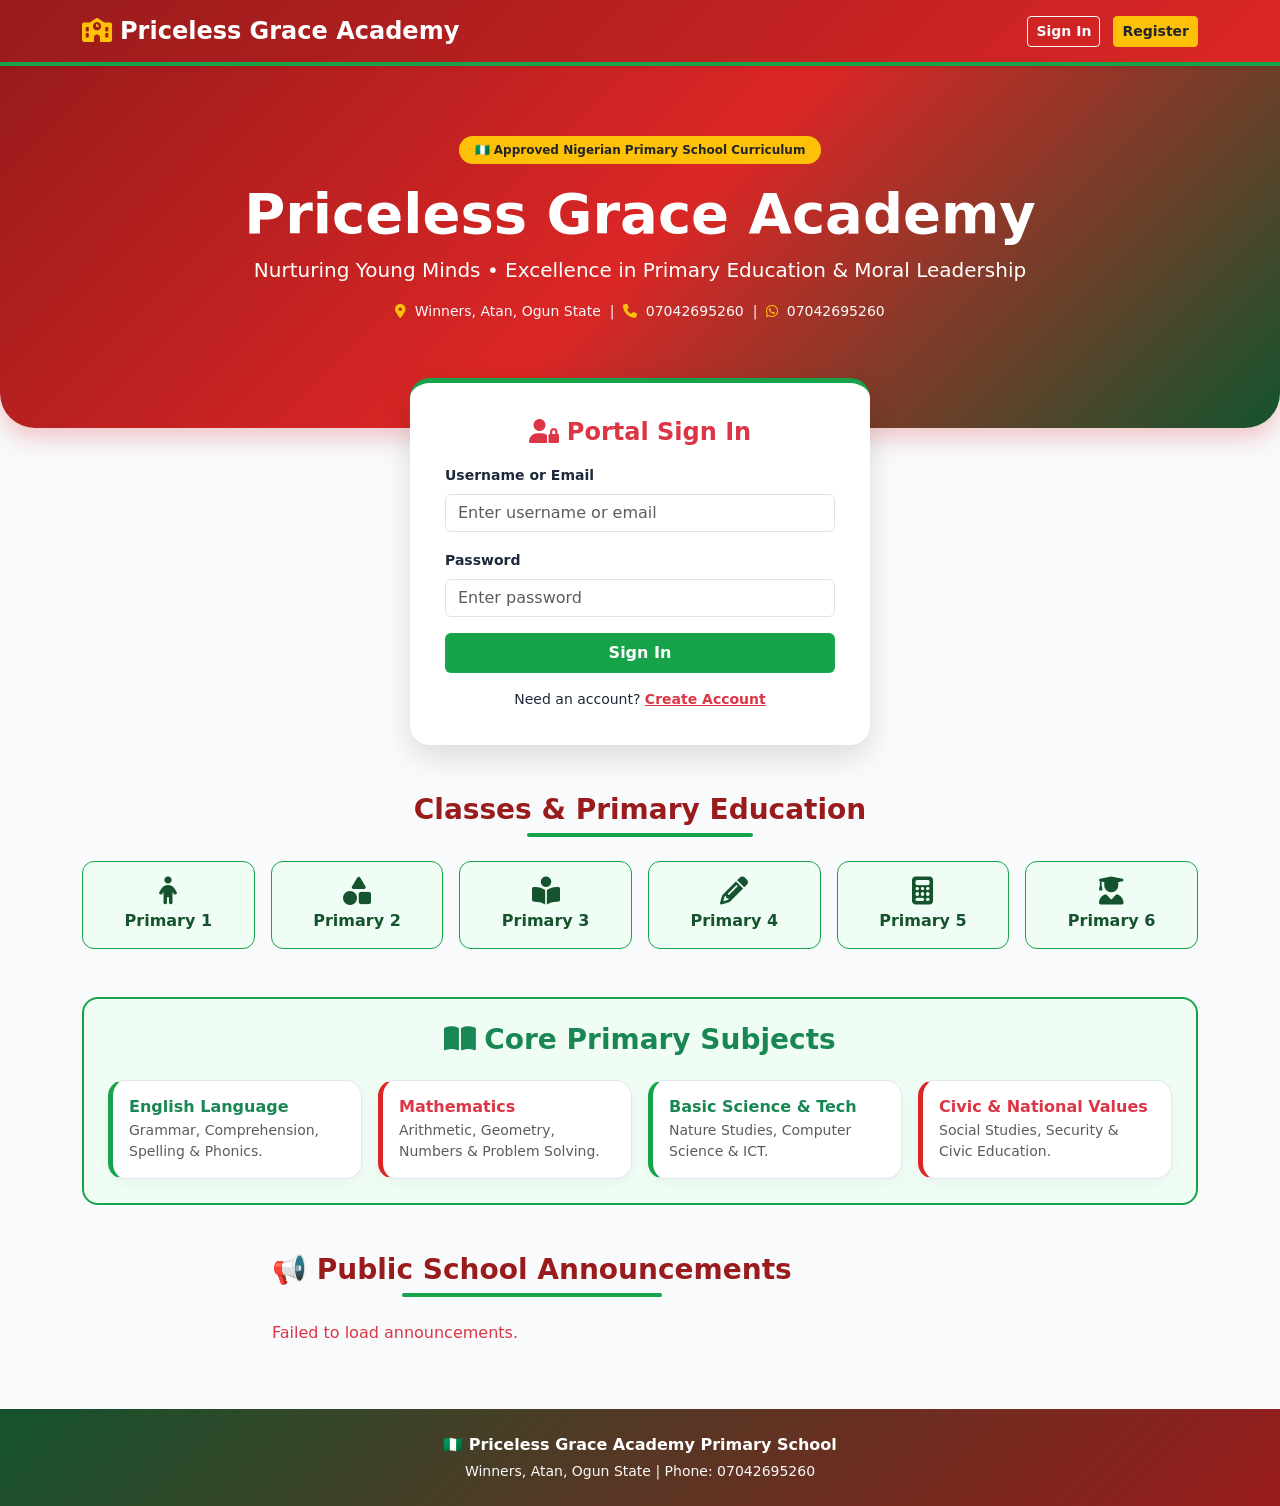
==== commit 44f5acfc: "Update portal color theme to Red & Green with smooth UI and Nigeria Primary School landing section" ====
--- a/templates/index.html
+++ b/templates/index.html
@@ -3,80 +3,167 @@
 <head>
     <meta charset="UTF-8">
     <meta name="viewport" content="width=device-width, initial-scale=1.0">
-    <title>Priceless Grace Academy Portal</title>
+    <title>Priceless Grace Academy - Primary School Portal</title>
     <link href="https://cdn.jsdelivr.net/npm/bootstrap@5.3.0/dist/css/bootstrap.min.css" rel="stylesheet">
     <link rel="stylesheet" href="https://cdnjs.cloudflare.com/ajax/libs/font-awesome/6.4.0/css/all.min.css">
     <style>
         :root {
-            --primary-blue: #1e3a8a;
+            --primary-red: #dc2626;
+            --dark-red: #991b1b;
+            --primary-green: #16a34a;
+            --dark-green: #14532d;
+            --light-green: #f0fdf4;
             --accent-gold: #f59e0b;
-            --light-bg: #f8fafc;
-        }
+        }
+
         body {
-            background-color: var(--light-bg);
-            font-family: 'Segoe UI', Tahoma, Geneva, Verdana, sans-serif;
-        }
+            background-color: #f8fafc;
+            font-family: 'Segoe UI', system-ui, -apple-system, sans-serif;
+            color: #1e293b;
+        }
+
+        /* Smooth Transitions */
+        * {
+            transition: all 0.25s ease-in-out;
+        }
+
+        /* Navbar Styling */
         .navbar-custom {
-            background-color: var(--primary-blue);
-        }
+            background: linear-gradient(135deg, var(--dark-red) 0%, var(--primary-red) 100%);
+            border-bottom: 4px solid var(--primary-green);
+        }
+
+        /* Hero Section */
         .hero-section {
-            background: linear-gradient(135deg, #1e3a8a 0%, #3b82f6 100%);
-            color: white;
-            padding: 60px 0;
-            border-bottom-left-radius: 25px;
-            border-bottom-right-radius: 25px;
-        }
+            background: linear-gradient(135deg, var(--dark-red) 0%, var(--primary-red) 50%, var(--dark-green) 100%);
+            color: white;
+            padding: 70px 0 90px 0;
+            border-bottom-left-radius: 35px;
+            border-bottom-right-radius: 35px;
+            box-shadow: 0 10px 25px rgba(220, 38, 38, 0.25);
+        }
+
+        /* Auth Cards */
         .auth-card {
-            max-width: 450px;
-            margin: -40px auto 40px auto;
-            padding: 30px;
-            border-radius: 15px;
-            box-shadow: 0 10px 25px rgba(0,0,0,0.1);
+            max-width: 460px;
+            margin: -50px auto 40px auto;
+            padding: 35px;
+            border-radius: 20px;
+            box-shadow: 0 12px 30px rgba(0,0,0,0.12);
             background: #ffffff;
+            border-top: 5px solid var(--primary-green);
             position: relative;
             z-index: 10;
         }
+
+        /* Buttons */
+        .btn-red {
+            background-color: var(--primary-red);
+            color: white;
+            border: none;
+        }
+        .btn-red:hover {
+            background-color: var(--dark-red);
+            color: white;
+        }
+
+        .btn-green {
+            background-color: var(--primary-green);
+            color: white;
+            border: none;
+        }
+        .btn-green:hover {
+            background-color: var(--dark-green);
+            color: white;
+        }
+
+        /* Cards & Components */
+        .card-custom {
+            border: 1px solid #e2e8f0;
+            border-radius: 16px;
+            box-shadow: 0 4px 15px rgba(0,0,0,0.04);
+            background: #ffffff;
+        }
+        .card-custom:hover {
+            transform: translateY(-4px);
+            box-shadow: 0 8px 25px rgba(22, 163, 74, 0.15);
+        }
+
+        .section-title {
+            color: var(--dark-red);
+            font-weight: 800;
+            position: relative;
+            display: inline-block;
+        }
+        .section-title::after {
+            content: '';
+            display: block;
+            width: 50%;
+            height: 4px;
+            background: var(--primary-green);
+            margin: 6px auto 0 auto;
+            border-radius: 2px;
+        }
+
+        /* Class Badge */
+        .class-badge {
+            background: var(--light-green);
+            color: var(--dark-green);
+            border: 1px solid var(--primary-green);
+            border-radius: 12px;
+            padding: 15px;
+            text-align: center;
+            font-weight: bold;
+        }
+        .class-badge:hover {
+            background: var(--primary-green);
+            color: white;
+            cursor: pointer;
+        }
+
+        /* Dashboard Container */
         .dashboard-container {
-            max-width: 1100px;
+            max-width: 1140px;
             margin: 30px auto;
         }
-        .card-custom {
-            border: none;
-            border-radius: 12px;
-            box-shadow: 0 4px 12px rgba(0,0,0,0.06);
-            transition: transform 0.2s;
-        }
-        .card-custom:hover {
-            transform: translateY(-2px);
+
+        .border-green-header {
+            border-left: 5px solid var(--primary-green);
+        }
+        .border-red-header {
+            border-left: 5px solid var(--primary-red);
         }
     </style>
 </head>
 <body>
 
     <!-- NAVBAR -->
-    <nav class="navbar navbar-expand-lg navbar-dark navbar-custom shadow-sm">
+    <nav class="navbar navbar-expand-lg navbar-dark navbar-custom shadow-sm sticky-top">
         <div class="container">
-            <a class="navbar-brand fw-bold" href="#">🎓 Priceless Grace Academy</a>
+            <a class="navbar-brand fw-bold fs-4" href="#">
+                <i class="fas fa-school me-2 text-warning"></i>Priceless Grace Academy
+            </a>
             <div class="ms-auto" id="navAuthButtons">
-                <button class="btn btn-outline-light btn-sm me-2" onclick="showView('loginView')">Sign In</button>
-                <button class="btn btn-warning btn-sm" onclick="showView('registerView')">Register</button>
+                <button class="btn btn-outline-light btn-sm me-2 fw-bold" onclick="showView('loginView')">Sign In</button>
+                <button class="btn btn-warning btn-sm text-dark fw-bold" onclick="showView('registerView')">Register</button>
             </div>
             <div class="ms-auto d-none" id="navLogoutButton">
-                <span class="text-light me-3" id="userBadge"></span>
-                <button class="btn btn-outline-light btn-sm" onclick="logout()">Logout</button>
+                <span class="text-light me-3 fw-bold" id="userBadge"></span>
+                <button class="btn btn-outline-light btn-sm fw-bold" onclick="logout()">Logout</button>
             </div>
         </div>
     </nav>
 
-    <!-- HERO / LANDING PAGE HEADER -->
+    <!-- HERO SECTION -->
     <div id="landingHero" class="hero-section text-center">
         <div class="container">
-            <h1 class="display-5 fw-bold" id="schoolHeader">Priceless Grace Academy</h1>
-            <p class="lead mb-2">Excellence in Education & Moral Development</p>
-            <p class="small text-light opacity-75">
-                <i class="fas fa-map-marker-alt me-1"></i> Winners, Atan, Ogun state &nbsp;|&nbsp; 
-                <i class="fas fa-phone me-1"></i> 07042695260 &nbsp;|&nbsp; 
-                <i class="fab fa-whatsapp me-1"></i> 07042695260
+            <span class="badge bg-warning text-dark px-3 py-2 rounded-pill fw-bold mb-3">🇳🇬 Approved Nigerian Primary School Curriculum</span>
+            <h1 class="display-4 fw-bold" id="schoolHeader">Priceless Grace Academy</h1>
+            <p class="lead mb-3">Nurturing Young Minds • Excellence in Primary Education & Moral Leadership</p>
+            <p class="small text-light opacity-90">
+                <i class="fas fa-map-marker-alt me-1 text-warning"></i> Winners, Atan, Ogun State &nbsp;|&nbsp; 
+                <i class="fas fa-phone me-1 text-warning"></i> 07042695260 &nbsp;|&nbsp; 
+                <i class="fab fa-whatsapp me-1 text-warning"></i> 07042695260
             </p>
         </div>
     </div>
@@ -87,7 +174,7 @@
         <div id="landingView">
             <!-- AUTH FORMS (OVERLAID ON LANDING) -->
             <div id="loginView" class="auth-card">
-                <h4 class="text-center fw-bold text-dark mb-3">Portal Sign In</h4>
+                <h4 class="text-center fw-bold text-danger mb-3"><i class="fas fa-user-lock me-2"></i>Portal Sign In</h4>
                 <form onsubmit="handleLogin(event)">
                     <div class="mb-3">
                         <label class="form-label small fw-bold">Username or Email</label>
@@ -97,13 +184,13 @@
                         <label class="form-label small fw-bold">Password</label>
                         <input type="password" id="loginPassword" class="form-control" placeholder="Enter password" required>
                     </div>
-                    <button type="submit" class="btn btn-primary w-100 fw-bold">Sign In</button>
+                    <button type="submit" class="btn btn-green w-100 fw-bold py-2">Sign In</button>
                 </form>
-                <p class="text-center mt-3 mb-0 small">Need an account? <a href="#" onclick="showView('registerView')">Create Account</a></p>
+                <p class="text-center mt-3 mb-0 small">Need an account? <a href="#" onclick="showView('registerView')" class="text-danger fw-bold">Create Account</a></p>
             </div>
 
             <div id="registerView" class="auth-card" style="display: none;">
-                <h4 class="text-center fw-bold text-dark mb-3">Register Student/Teacher</h4>
+                <h4 class="text-center fw-bold text-success mb-3"><i class="fas fa-user-plus me-2"></i>Register Student/Teacher</h4>
                 <form onsubmit="handleRegister(event)">
                     <div class="mb-3">
                         <label class="form-label small fw-bold">Username</label>
@@ -120,19 +207,75 @@
                     <div class="mb-3">
                         <label class="form-label small fw-bold">Account Role</label>
                         <select id="regRole" class="form-select">
-                            <option value="student">Student</option>
+                            <option value="student">Pupil / Student</option>
                             <option value="admin">Teacher / Admin</option>
                         </select>
                     </div>
-                    <button type="submit" class="btn btn-success w-100 fw-bold">Register Account</button>
+                    <button type="submit" class="btn btn-red w-100 fw-bold py-2">Register Account</button>
                 </form>
-                <p class="text-center mt-3 mb-0 small">Already registered? <a href="#" onclick="showView('loginView')">Sign In</a></p>
-            </div>
-
-            <!-- SCHOOL ANNOUNCEMENTS (PUBLIC LANDING VIEW) -->
+                <p class="text-center mt-3 mb-0 small">Already registered? <a href="#" onclick="showView('loginView')" class="text-success fw-bold">Sign In</a></p>
+            </div>
+
+            <!-- NIGERIA PRIMARY SCHOOL CLASSES SECTION -->
+            <div class="text-center my-5">
+                <h3 class="section-title mb-4">Classes & Primary Education</h3>
+                <div class="row g-3">
+                    <div class="col-6 col-md-2">
+                        <div class="class-badge"><i class="fas fa-child d-block fs-3 mb-1"></i>Primary 1</div>
+                    </div>
+                    <div class="col-6 col-md-2">
+                        <div class="class-badge"><i class="fas fa-shapes d-block fs-3 mb-1"></i>Primary 2</div>
+                    </div>
+                    <div class="col-6 col-md-2">
+                        <div class="class-badge"><i class="fas fa-book-reader d-block fs-3 mb-1"></i>Primary 3</div>
+                    </div>
+                    <div class="col-6 col-md-2">
+                        <div class="class-badge"><i class="fas fa-pencil-alt d-block fs-3 mb-1"></i>Primary 4</div>
+                    </div>
+                    <div class="col-6 col-md-2">
+                        <div class="class-badge"><i class="fas fa-calculator d-block fs-3 mb-1"></i>Primary 5</div>
+                    </div>
+                    <div class="col-6 col-md-2">
+                        <div class="class-badge"><i class="fas fa-user-graduate d-block fs-3 mb-1"></i>Primary 6</div>
+                    </div>
+                </div>
+            </div>
+
+            <!-- PRIMARY CURRICULUM SUBJECTS -->
+            <div class="my-5 p-4 rounded-4" style="background-color: var(--light-green); border: 2px solid var(--primary-green);">
+                <h3 class="fw-bold text-success text-center mb-4"><i class="fas fa-book-open me-2"></i>Core Primary Subjects</h3>
+                <div class="row g-3">
+                    <div class="col-md-3">
+                        <div class="card card-custom p-3 border-green-header">
+                            <h6 class="fw-bold text-success mb-1">English Language</h6>
+                            <small class="text-muted">Grammar, Comprehension, Spelling & Phonics.</small>
+                        </div>
+                    </div>
+                    <div class="col-md-3">
+                        <div class="card card-custom p-3 border-red-header">
+                            <h6 class="fw-bold text-danger mb-1">Mathematics</h6>
+                            <small class="text-muted">Arithmetic, Geometry, Numbers & Problem Solving.</small>
+                        </div>
+                    </div>
+                    <div class="col-md-3">
+                        <div class="card card-custom p-3 border-green-header">
+                            <h6 class="fw-bold text-success mb-1">Basic Science & Tech</h6>
+                            <small class="text-muted">Nature Studies, Computer Science & ICT.</small>
+                        </div>
+                    </div>
+                    <div class="col-md-3">
+                        <div class="card card-custom p-3 border-red-header">
+                            <h6 class="fw-bold text-danger mb-1">Civic & National Values</h6>
+                            <small class="text-muted">Social Studies, Security & Civic Education.</small>
+                        </div>
+                    </div>
+                </div>
+            </div>
+
+            <!-- PUBLIC ANNOUNCEMENTS -->
             <div class="row my-5">
                 <div class="col-md-8 mx-auto">
-                    <h3 class="fw-bold text-center mb-4">📢 Public Announcements</h3>
+                    <h3 class="section-title text-center mb-4">📢 Public School Announcements</h3>
                     <div id="publicAnnouncements"></div>
                 </div>
             </div>
@@ -140,16 +283,16 @@
 
         <!-- ADMIN DASHBOARD -->
         <div id="adminDashboard" class="dashboard-container" style="display: none;">
-            <div class="d-flex justify-content-between align-items-center mb-4 pb-2 border-bottom">
-                <h2>👨‍🏫 Admin & Teacher Control Center</h2>
-                <button class="btn btn-outline-danger btn-sm" onclick="logout()">Logout</button>
+            <div class="d-flex justify-content-between align-items-center mb-4 pb-2 border-bottom border-danger">
+                <h2 class="text-danger fw-bold"><i class="fas fa-chalkboard-teacher me-2"></i>Teacher & Admin Control Center</h2>
+                <button class="btn btn-outline-danger btn-sm fw-bold" onclick="logout()">Logout</button>
             </div>
 
             <div class="row">
                 <!-- Post Announcement Form -->
                 <div class="col-md-6 mb-4">
-                    <div class="card card-custom p-4">
-                        <h5 class="fw-bold text-primary mb-3"><i class="fas fa-bullhorn me-2"></i>Post New Announcement</h5>
+                    <div class="card card-custom p-4 border-red-header">
+                        <h5 class="fw-bold text-danger mb-3"><i class="fas fa-bullhorn me-2"></i>Post New Announcement</h5>
                         <form onsubmit="postAnnouncement(event)">
                             <div class="mb-2">
                                 <input type="text" id="annTitle" class="form-control" placeholder="Announcement Title" required>
@@ -157,26 +300,26 @@
                             <div class="mb-2">
                                 <textarea id="annContent" class="form-control" rows="3" placeholder="Detailed content..." required></textarea>
                             </div>
-                            <button type="submit" class="btn btn-primary btn-sm w-100 fw-bold">Publish Announcement</button>
+                            <button type="submit" class="btn btn-red btn-sm w-100 fw-bold py-2">Publish Announcement</button>
                         </form>
                     </div>
                 </div>
 
                 <!-- Create Assignment Form -->
                 <div class="col-md-6 mb-4">
-                    <div class="card card-custom p-4">
-                        <h5 class="fw-bold text-success mb-3"><i class="fas fa-tasks me-2"></i>Create New Assignment</h5>
+                    <div class="card card-custom p-4 border-green-header">
+                        <h5 class="fw-bold text-success mb-3"><i class="fas fa-tasks me-2"></i>Create New Homework / Assignment</h5>
                         <form onsubmit="postAssignment(event)">
                             <div class="mb-2">
-                                <input type="text" id="assTitle" class="form-control" placeholder="Assignment Title" required>
-                            </div>
-                            <div class="mb-2">
-                                <textarea id="assDesc" class="form-control" rows="2" placeholder="Instructions for students..."></textarea>
+                                <input type="text" id="assTitle" class="form-control" placeholder="Assignment Title (e.g. Primary 4 Maths)" required>
+                            </div>
+                            <div class="mb-2">
+                                <textarea id="assDesc" class="form-control" rows="2" placeholder="Instructions for pupils..."></textarea>
                             </div>
                             <div class="mb-2">
                                 <input type="file" id="assFile" class="form-control form-control-sm">
                             </div>
-                            <button type="submit" class="btn btn-success btn-sm w-100 fw-bold">Post Assignment</button>
+                            <button type="submit" class="btn btn-green btn-sm w-100 fw-bold py-2">Upload Assignment</button>
                         </form>
                     </div>
                 </div>
@@ -184,11 +327,11 @@
 
             <div class="row">
                 <div class="col-md-6 mb-4">
-                    <h4 class="fw-bold mb-3">Active Announcements</h4>
+                    <h4 class="fw-bold text-danger mb-3">Active Announcements</h4>
                     <div id="adminAnnouncements"></div>
                 </div>
                 <div class="col-md-6 mb-4">
-                    <h4 class="fw-bold mb-3">Active Assignments</h4>
+                    <h4 class="fw-bold text-success mb-3">Active Assignments</h4>
                     <div id="adminAssignments"></div>
                 </div>
             </div>
@@ -196,19 +339,19 @@
 
         <!-- STUDENT DASHBOARD -->
         <div id="studentDashboard" class="dashboard-container" style="display: none;">
-            <div class="d-flex justify-content-between align-items-center mb-4 pb-2 border-bottom">
-                <h2>🎓 Student Portal Dashboard</h2>
-                <button class="btn btn-outline-danger btn-sm" onclick="logout()">Logout</button>
+            <div class="d-flex justify-content-between align-items-center mb-4 pb-2 border-bottom border-success">
+                <h2 class="text-success fw-bold"><i class="fas fa-user-graduate me-2"></i>Pupil Portal Dashboard</h2>
+                <button class="btn btn-outline-danger btn-sm fw-bold" onclick="logout()">Logout</button>
             </div>
 
             <div class="row">
                 <div class="col-md-6 mb-4">
-                    <h4 class="fw-bold mb-3"><i class="fas fa-bullhorn text-primary me-2"></i>School Announcements</h4>
+                    <h4 class="fw-bold text-danger mb-3"><i class="fas fa-bullhorn me-2"></i>School Announcements</h4>
                     <div id="studentAnnouncements"></div>
                 </div>
 
                 <div class="col-md-6 mb-4">
-                    <h4 class="fw-bold mb-3"><i class="fas fa-book-open text-success me-2"></i>Your Homework & Assignments</h4>
+                    <h4 class="fw-bold text-success mb-3"><i class="fas fa-book-open me-2"></i>Your Class Homework</h4>
                     <div id="studentAssignments"></div>
                 </div>
             </div>
@@ -217,8 +360,9 @@
     </div>
 
     <!-- FOOTER -->
-    <footer class="text-center py-4 text-muted border-top mt-5">
-        <p class="mb-0">&copy; Priceless Grace Academy. All Rights Reserved.</p>
+    <footer class="text-center py-4 text-white mt-5" style="background: linear-gradient(135deg, var(--dark-green) 0%, var(--dark-red) 100%);">
+        <p class="mb-1 fw-bold">🇳🇬 Priceless Grace Academy Primary School</p>
+        <p class="small text-light mb-0">Winners, Atan, Ogun State | Phone: 07042695260</p>
     </footer>
 
     <script src="/static/js/main.js"></script>
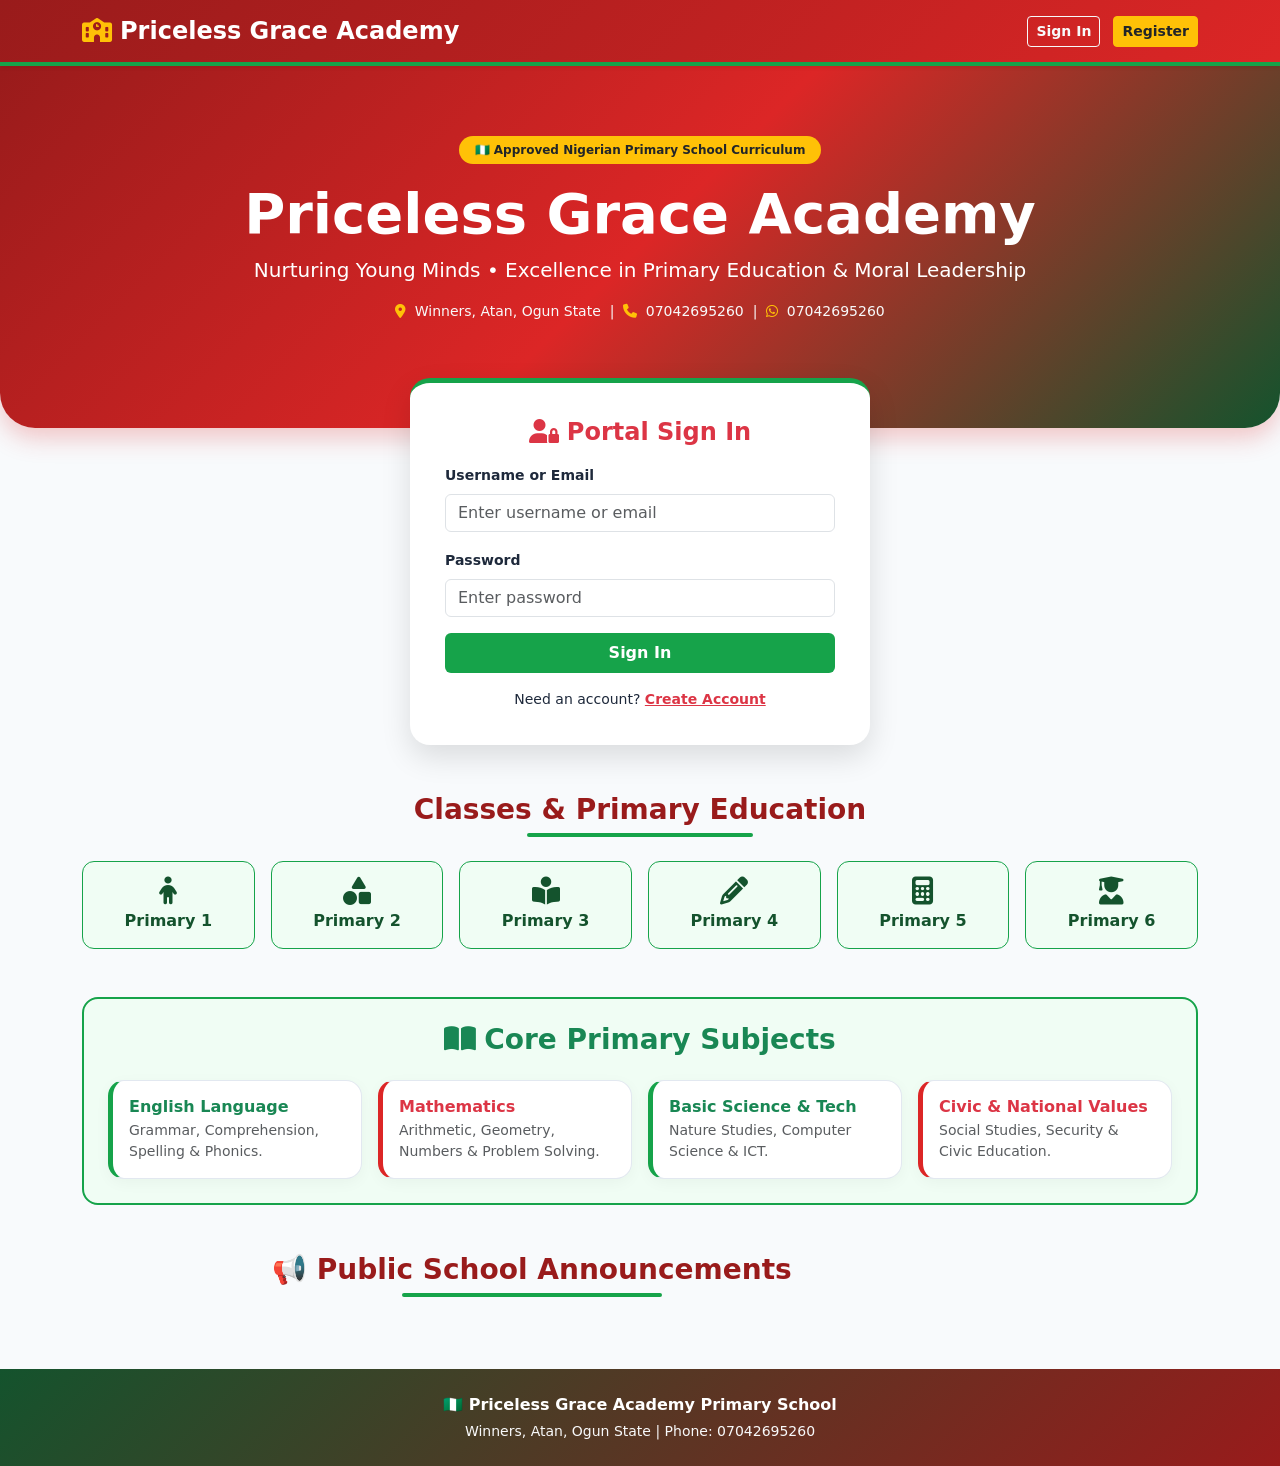
==== commit d2d799b8: "Add abbey_teacher_pass_2026 PIN check for teacher registration" ====
--- a/templates/index.html
+++ b/templates/index.html
@@ -206,11 +206,18 @@
                     </div>
                     <div class="mb-3">
                         <label class="form-label small fw-bold">Account Role</label>
-                        <select id="regRole" class="form-select">
+                        <select id="regRole" class="form-select" onchange="toggleTeacherPinField()">
                             <option value="student">Pupil / Student</option>
                             <option value="admin">Teacher / Admin</option>
                         </select>
                     </div>
+
+                    <!-- TEACHER/ADMIN PIN CODE SECTION -->
+                    <div class="mb-3" id="adminPinGroup" style="display: none;">
+                        <label class="form-label small fw-bold text-danger"><i class="fas fa-key me-1"></i>Teacher Passcode Required</label>
+                        <input type="password" id="regAdminPin" class="form-control border-danger" placeholder="Enter Teacher Security PIN">
+                    </div>
+
                     <button type="submit" class="btn btn-red w-100 fw-bold py-2">Register Account</button>
                 </form>
                 <p class="text-center mt-3 mb-0 small">Already registered? <a href="#" onclick="showView('loginView')" class="text-success fw-bold">Sign In</a></p>
@@ -366,5 +373,21 @@
     </footer>
 
     <script src="/static/js/main.js"></script>
+    <script>
+        function toggleTeacherPinField() {
+            const roleSelect = document.getElementById('regRole');
+            const pinGroup = document.getElementById('adminPinGroup');
+            const pinInput = document.getElementById('regAdminPin');
+
+            if (roleSelect.value === 'admin') {
+                pinGroup.style.display = 'block';
+                pinInput.required = true;
+            } else {
+                pinGroup.style.display = 'none';
+                pinInput.required = false;
+                pinInput.value = '';
+            }
+        }
+    </script>
 </body>
 </html>
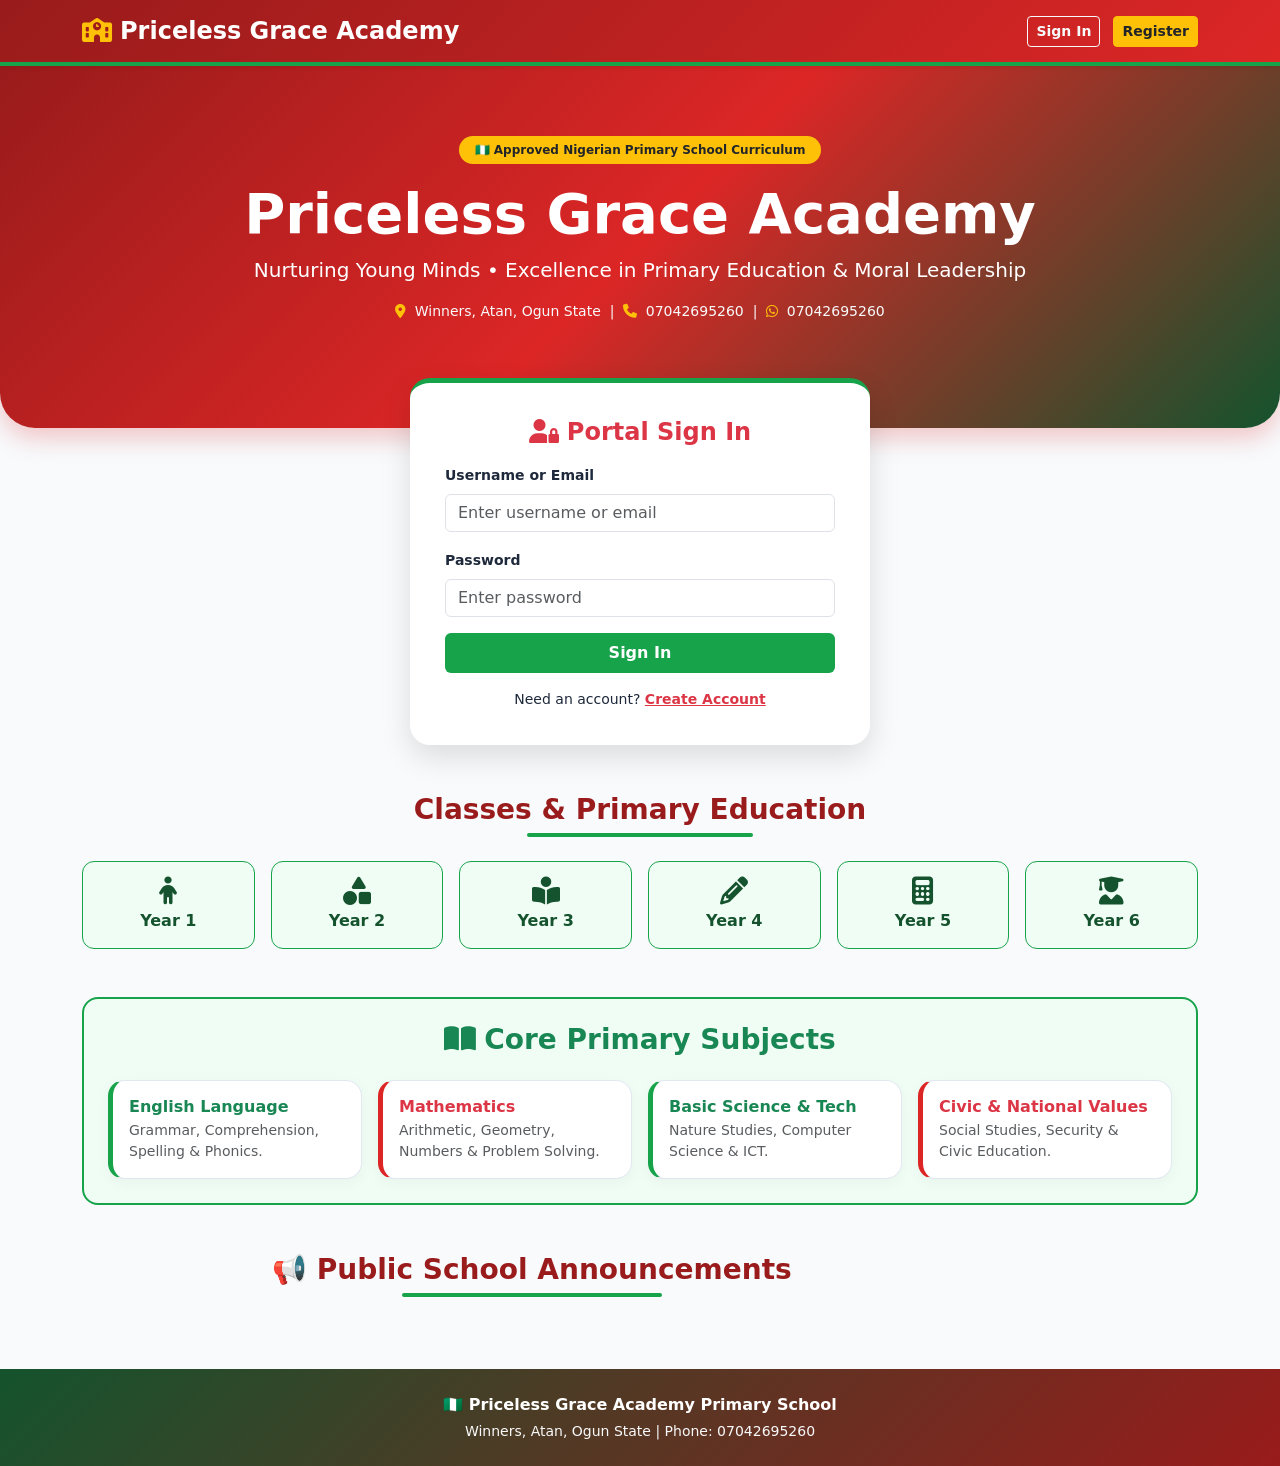
==== commit 22153566: "Change Primary 1-6 to Year 1-6 and persist sqlite data across restarts" ====
--- a/templates/index.html
+++ b/templates/index.html
@@ -228,22 +228,22 @@
                 <h3 class="section-title mb-4">Classes & Primary Education</h3>
                 <div class="row g-3">
                     <div class="col-6 col-md-2">
-                        <div class="class-badge"><i class="fas fa-child d-block fs-3 mb-1"></i>Primary 1</div>
-                    </div>
-                    <div class="col-6 col-md-2">
-                        <div class="class-badge"><i class="fas fa-shapes d-block fs-3 mb-1"></i>Primary 2</div>
-                    </div>
-                    <div class="col-6 col-md-2">
-                        <div class="class-badge"><i class="fas fa-book-reader d-block fs-3 mb-1"></i>Primary 3</div>
-                    </div>
-                    <div class="col-6 col-md-2">
-                        <div class="class-badge"><i class="fas fa-pencil-alt d-block fs-3 mb-1"></i>Primary 4</div>
-                    </div>
-                    <div class="col-6 col-md-2">
-                        <div class="class-badge"><i class="fas fa-calculator d-block fs-3 mb-1"></i>Primary 5</div>
-                    </div>
-                    <div class="col-6 col-md-2">
-                        <div class="class-badge"><i class="fas fa-user-graduate d-block fs-3 mb-1"></i>Primary 6</div>
+                        <div class="class-badge"><i class="fas fa-child d-block fs-3 mb-1"></i>Year 1</div>
+                    </div>
+                    <div class="col-6 col-md-2">
+                        <div class="class-badge"><i class="fas fa-shapes d-block fs-3 mb-1"></i>Year 2</div>
+                    </div>
+                    <div class="col-6 col-md-2">
+                        <div class="class-badge"><i class="fas fa-book-reader d-block fs-3 mb-1"></i>Year 3</div>
+                    </div>
+                    <div class="col-6 col-md-2">
+                        <div class="class-badge"><i class="fas fa-pencil-alt d-block fs-3 mb-1"></i>Year 4</div>
+                    </div>
+                    <div class="col-6 col-md-2">
+                        <div class="class-badge"><i class="fas fa-calculator d-block fs-3 mb-1"></i>Year 5</div>
+                    </div>
+                    <div class="col-6 col-md-2">
+                        <div class="class-badge"><i class="fas fa-user-graduate d-block fs-3 mb-1"></i>Year 6</div>
                     </div>
                 </div>
             </div>
@@ -318,7 +318,7 @@
                         <h5 class="fw-bold text-success mb-3"><i class="fas fa-tasks me-2"></i>Create New Homework / Assignment</h5>
                         <form onsubmit="postAssignment(event)">
                             <div class="mb-2">
-                                <input type="text" id="assTitle" class="form-control" placeholder="Assignment Title (e.g. Primary 4 Maths)" required>
+                                <input type="text" id="assTitle" class="form-control" placeholder="Assignment Title (e.g. Year 4 Maths)" required>
                             </div>
                             <div class="mb-2">
                                 <textarea id="assDesc" class="form-control" rows="2" placeholder="Instructions for pupils..."></textarea>
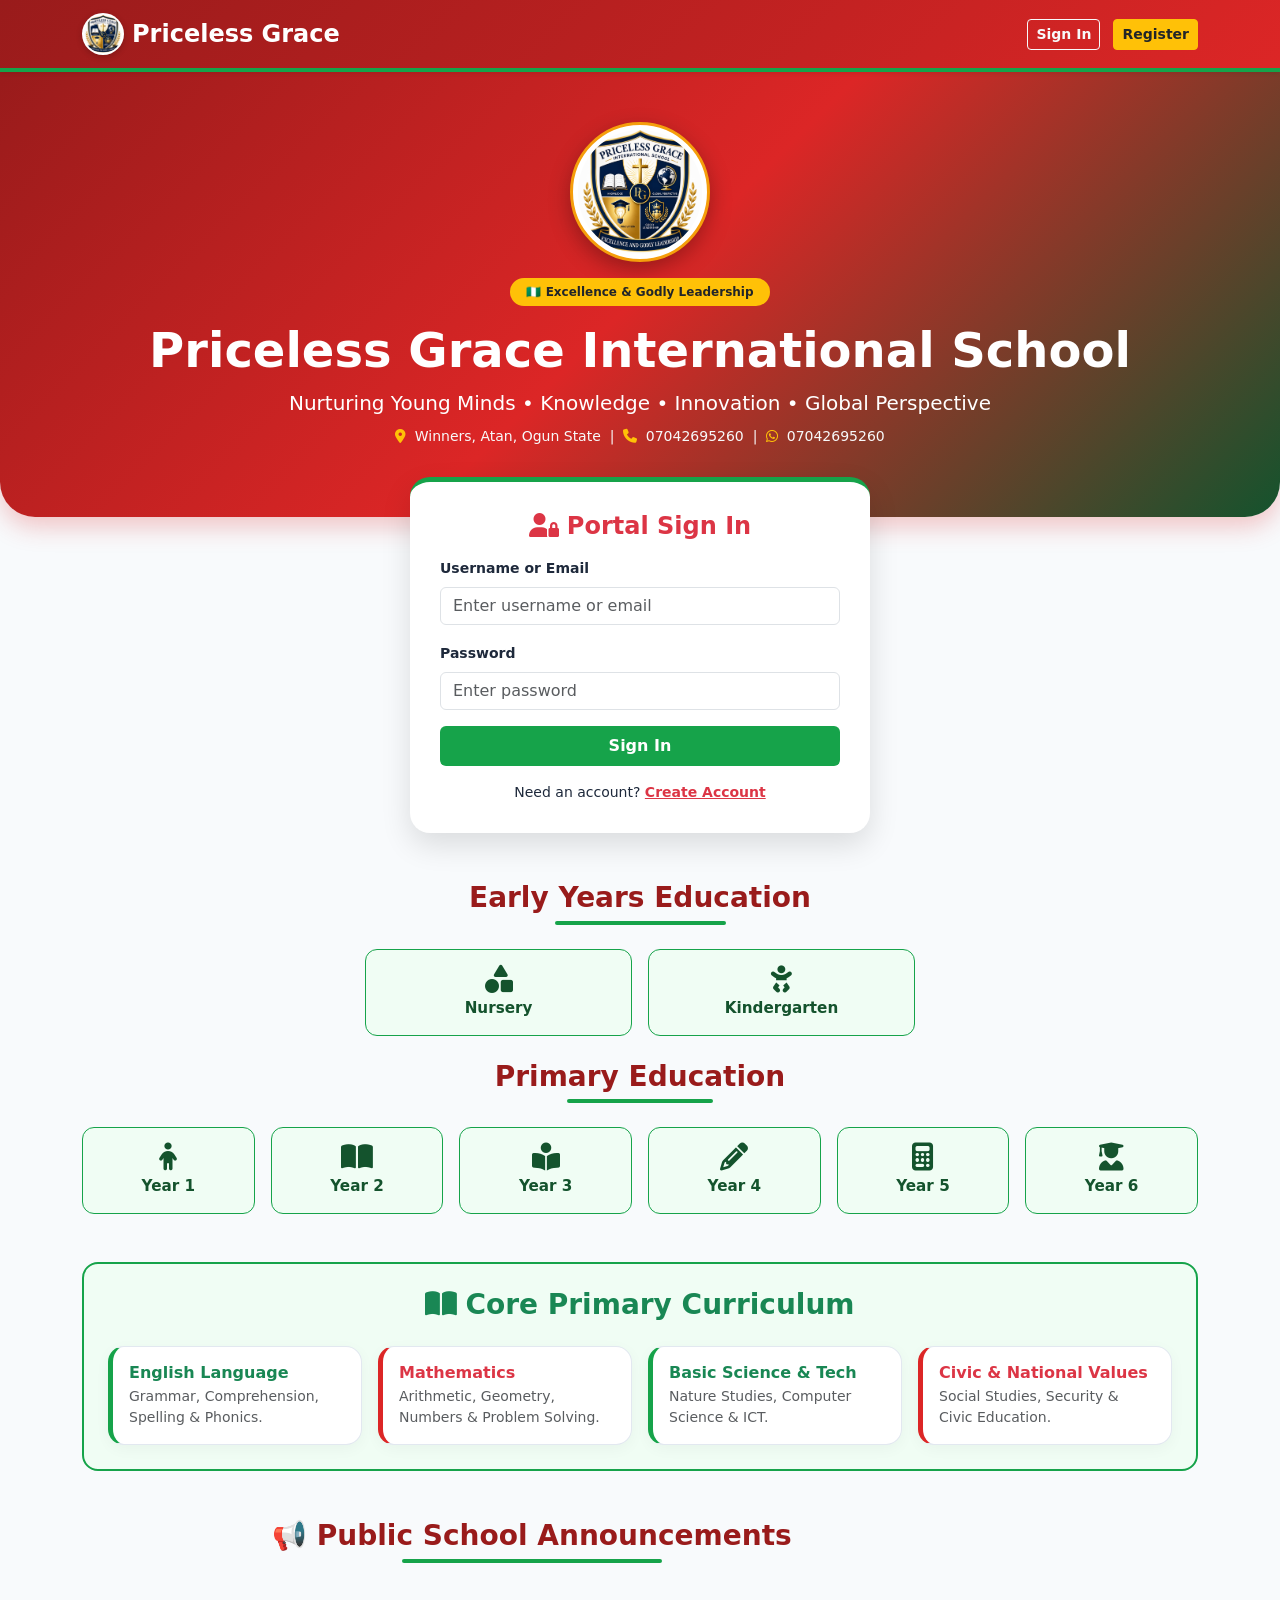
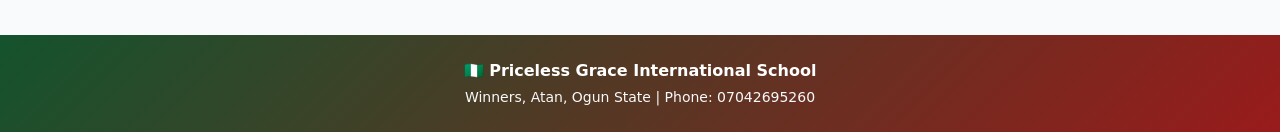
==== commit fa7d9729: "Add official school logo badge image and update classes to Nursery, Kindergarten, and Year 1-6" ====
--- a/templates/index.html
+++ b/templates/index.html
@@ -3,7 +3,7 @@
 <head>
     <meta charset="UTF-8">
     <meta name="viewport" content="width=device-width, initial-scale=1.0">
-    <title>Priceless Grace Academy - Primary School Portal</title>
+    <title>Priceless Grace International School - Portal</title>
     <link href="https://cdn.jsdelivr.net/npm/bootstrap@5.3.0/dist/css/bootstrap.min.css" rel="stylesheet">
     <link rel="stylesheet" href="https://cdnjs.cloudflare.com/ajax/libs/font-awesome/6.4.0/css/all.min.css">
     <style>
@@ -22,7 +22,6 @@
             color: #1e293b;
         }
 
-        /* Smooth Transitions */
         * {
             transition: all 0.25s ease-in-out;
         }
@@ -33,11 +32,32 @@
             border-bottom: 4px solid var(--primary-green);
         }
 
+        .school-logo-nav {
+            width: 42px;
+            height: 42px;
+            object-fit: contain;
+            background: #ffffff;
+            border-radius: 50%;
+            padding: 2px;
+            box-shadow: 0 2px 6px rgba(0,0,0,0.2);
+        }
+
+        .school-logo-hero {
+            width: 140px;
+            height: 140px;
+            object-fit: contain;
+            background: #ffffff;
+            border-radius: 50%;
+            padding: 5px;
+            box-shadow: 0 8px 22px rgba(0,0,0,0.3);
+            border: 3px solid var(--accent-gold);
+        }
+
         /* Hero Section */
         .hero-section {
             background: linear-gradient(135deg, var(--dark-red) 0%, var(--primary-red) 50%, var(--dark-green) 100%);
             color: white;
-            padding: 70px 0 90px 0;
+            padding: 50px 0 70px 0;
             border-bottom-left-radius: 35px;
             border-bottom-right-radius: 35px;
             box-shadow: 0 10px 25px rgba(220, 38, 38, 0.25);
@@ -46,8 +66,8 @@
         /* Auth Cards */
         .auth-card {
             max-width: 460px;
-            margin: -50px auto 40px auto;
-            padding: 35px;
+            margin: -40px auto 40px auto;
+            padding: 30px;
             border-radius: 20px;
             box-shadow: 0 12px 30px rgba(0,0,0,0.12);
             background: #ffffff;
@@ -77,16 +97,12 @@
             color: white;
         }
 
-        /* Cards & Components */
+        /* Cards & Badges */
         .card-custom {
             border: 1px solid #e2e8f0;
             border-radius: 16px;
             box-shadow: 0 4px 15px rgba(0,0,0,0.04);
             background: #ffffff;
-        }
-        .card-custom:hover {
-            transform: translateY(-4px);
-            box-shadow: 0 8px 25px rgba(22, 163, 74, 0.15);
         }
 
         .section-title {
@@ -105,15 +121,15 @@
             border-radius: 2px;
         }
 
-        /* Class Badge */
         .class-badge {
             background: var(--light-green);
             color: var(--dark-green);
             border: 1px solid var(--primary-green);
             border-radius: 12px;
-            padding: 15px;
+            padding: 15px 10px;
             text-align: center;
             font-weight: bold;
+            font-size: 0.95rem;
         }
         .class-badge:hover {
             background: var(--primary-green);
@@ -121,7 +137,6 @@
             cursor: pointer;
         }
 
-        /* Dashboard Container */
         .dashboard-container {
             max-width: 1140px;
             margin: 30px auto;
@@ -140,8 +155,9 @@
     <!-- NAVBAR -->
     <nav class="navbar navbar-expand-lg navbar-dark navbar-custom shadow-sm sticky-top">
         <div class="container">
-            <a class="navbar-brand fw-bold fs-4" href="#">
-                <i class="fas fa-school me-2 text-warning"></i>Priceless Grace Academy
+            <a class="navbar-brand fw-bold fs-4 d-flex align-items-center gap-2" href="#">
+                <img src="/static/images/logo.png" alt="PGIS Badge" class="school-logo-nav" onerror="this.style.display='none'">
+                <span>Priceless Grace</span>
             </a>
             <div class="ms-auto" id="navAuthButtons">
                 <button class="btn btn-outline-light btn-sm me-2 fw-bold" onclick="showView('loginView')">Sign In</button>
@@ -157,10 +173,13 @@
     <!-- HERO SECTION -->
     <div id="landingHero" class="hero-section text-center">
         <div class="container">
-            <span class="badge bg-warning text-dark px-3 py-2 rounded-pill fw-bold mb-3">🇳🇬 Approved Nigerian Primary School Curriculum</span>
-            <h1 class="display-4 fw-bold" id="schoolHeader">Priceless Grace Academy</h1>
-            <p class="lead mb-3">Nurturing Young Minds • Excellence in Primary Education & Moral Leadership</p>
-            <p class="small text-light opacity-90">
+            <div class="mb-3">
+                <img src="/static/images/logo.png" alt="Priceless Grace International School Badge" class="school-logo-hero" onerror="this.src='https://via.placeholder.com/140?text=PGIS'">
+            </div>
+            <span class="badge bg-warning text-dark px-3 py-2 rounded-pill fw-bold mb-3">🇳🇬 Excellence & Godly Leadership</span>
+            <h1 class="display-5 fw-bold" id="schoolHeader">Priceless Grace International School</h1>
+            <p class="lead mb-2">Nurturing Young Minds • Knowledge • Innovation • Global Perspective</p>
+            <p class="small text-light opacity-90 mb-0">
                 <i class="fas fa-map-marker-alt me-1 text-warning"></i> Winners, Atan, Ogun State &nbsp;|&nbsp; 
                 <i class="fas fa-phone me-1 text-warning"></i> 07042695260 &nbsp;|&nbsp; 
                 <i class="fab fa-whatsapp me-1 text-warning"></i> 07042695260
@@ -170,9 +189,9 @@
 
     <div class="container">
 
-        <!-- LANDING PAGE OVERVIEW SECTION -->
+        <!-- LANDING VIEW -->
         <div id="landingView">
-            <!-- AUTH FORMS (OVERLAID ON LANDING) -->
+            <!-- LOGIN VIEW -->
             <div id="loginView" class="auth-card">
                 <h4 class="text-center fw-bold text-danger mb-3"><i class="fas fa-user-lock me-2"></i>Portal Sign In</h4>
                 <form onsubmit="handleLogin(event)">
@@ -189,6 +208,7 @@
                 <p class="text-center mt-3 mb-0 small">Need an account? <a href="#" onclick="showView('registerView')" class="text-danger fw-bold">Create Account</a></p>
             </div>
 
+            <!-- REGISTER VIEW -->
             <div id="registerView" class="auth-card" style="display: none;">
                 <h4 class="text-center fw-bold text-success mb-3"><i class="fas fa-user-plus me-2"></i>Register Student/Teacher</h4>
                 <form onsubmit="handleRegister(event)">
@@ -212,7 +232,6 @@
                         </select>
                     </div>
 
-                    <!-- TEACHER/ADMIN PIN CODE SECTION -->
                     <div class="mb-3" id="adminPinGroup" style="display: none;">
                         <label class="form-label small fw-bold text-danger"><i class="fas fa-key me-1"></i>Teacher Passcode Required</label>
                         <input type="password" id="regAdminPin" class="form-control border-danger" placeholder="Enter Teacher Security PIN">
@@ -223,15 +242,25 @@
                 <p class="text-center mt-3 mb-0 small">Already registered? <a href="#" onclick="showView('loginView')" class="text-success fw-bold">Sign In</a></p>
             </div>
 
-            <!-- NIGERIA PRIMARY SCHOOL CLASSES SECTION -->
+            <!-- CLASSES SECTION: NURSERY, KINDERGARTEN & YEAR 1 TO YEAR 6 -->
             <div class="text-center my-5">
-                <h3 class="section-title mb-4">Classes & Primary Education</h3>
+                <h3 class="section-title mb-4">Early Years Education</h3>
+                <div class="row g-3 justify-content-center mb-4">
+                    <div class="col-6 col-md-3">
+                        <div class="class-badge"><i class="fas fa-shapes d-block fs-3 mb-1"></i>Nursery</div>
+                    </div>
+                    <div class="col-6 col-md-3">
+                        <div class="class-badge"><i class="fas fa-baby d-block fs-3 mb-1"></i>Kindergarten</div>
+                    </div>
+                </div>
+
+                <h3 class="section-title mb-4">Primary Education</h3>
                 <div class="row g-3">
                     <div class="col-6 col-md-2">
                         <div class="class-badge"><i class="fas fa-child d-block fs-3 mb-1"></i>Year 1</div>
                     </div>
                     <div class="col-6 col-md-2">
-                        <div class="class-badge"><i class="fas fa-shapes d-block fs-3 mb-1"></i>Year 2</div>
+                        <div class="class-badge"><i class="fas fa-book-open d-block fs-3 mb-1"></i>Year 2</div>
                     </div>
                     <div class="col-6 col-md-2">
                         <div class="class-badge"><i class="fas fa-book-reader d-block fs-3 mb-1"></i>Year 3</div>
@@ -248,9 +277,9 @@
                 </div>
             </div>
 
-            <!-- PRIMARY CURRICULUM SUBJECTS -->
+            <!-- CORE SUBJECTS -->
             <div class="my-5 p-4 rounded-4" style="background-color: var(--light-green); border: 2px solid var(--primary-green);">
-                <h3 class="fw-bold text-success text-center mb-4"><i class="fas fa-book-open me-2"></i>Core Primary Subjects</h3>
+                <h3 class="fw-bold text-success text-center mb-4"><i class="fas fa-book-open me-2"></i>Core Primary Curriculum</h3>
                 <div class="row g-3">
                     <div class="col-md-3">
                         <div class="card card-custom p-3 border-green-header">
@@ -296,7 +325,6 @@
             </div>
 
             <div class="row">
-                <!-- Post Announcement Form -->
                 <div class="col-md-6 mb-4">
                     <div class="card card-custom p-4 border-red-header">
                         <h5 class="fw-bold text-danger mb-3"><i class="fas fa-bullhorn me-2"></i>Post New Announcement</h5>
@@ -312,7 +340,6 @@
                     </div>
                 </div>
 
-                <!-- Create Assignment Form -->
                 <div class="col-md-6 mb-4">
                     <div class="card card-custom p-4 border-green-header">
                         <h5 class="fw-bold text-success mb-3"><i class="fas fa-tasks me-2"></i>Create New Homework / Assignment</h5>
@@ -368,7 +395,7 @@
 
     <!-- FOOTER -->
     <footer class="text-center py-4 text-white mt-5" style="background: linear-gradient(135deg, var(--dark-green) 0%, var(--dark-red) 100%);">
-        <p class="mb-1 fw-bold">🇳🇬 Priceless Grace Academy Primary School</p>
+        <p class="mb-1 fw-bold">🇳🇬 Priceless Grace International School</p>
         <p class="small text-light mb-0">Winners, Atan, Ogun State | Phone: 07042695260</p>
     </footer>
 
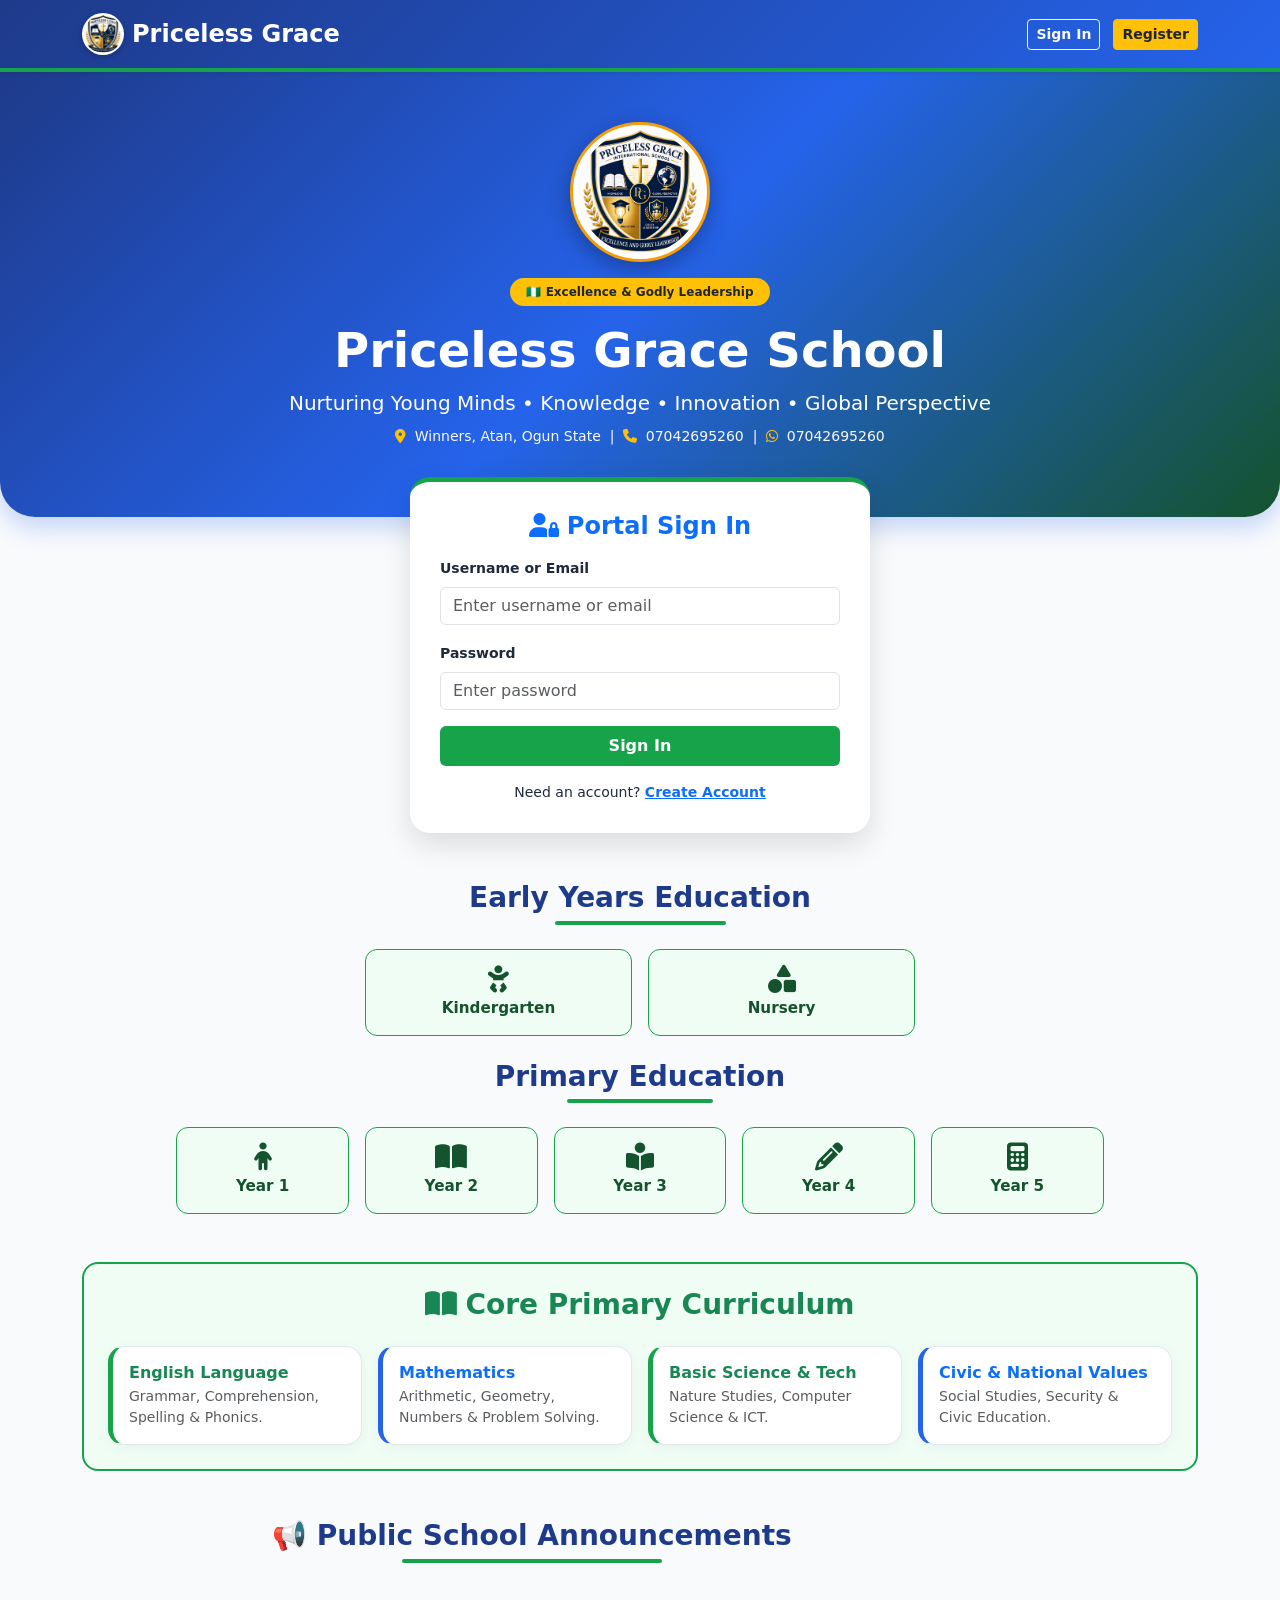
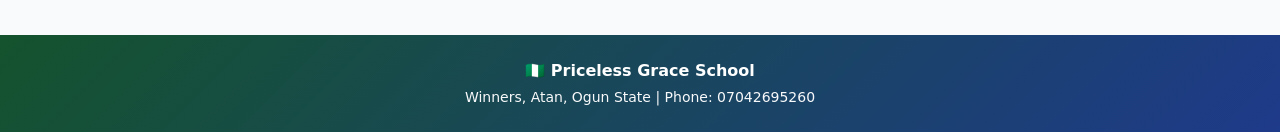
==== commit 7f8f6e82: "Update branding to Priceless Grace School, blue & green palette, and set classes to Kindergarten, Nu" ====
--- a/templates/index.html
+++ b/templates/index.html
@@ -3,13 +3,13 @@
 <head>
     <meta charset="UTF-8">
     <meta name="viewport" content="width=device-width, initial-scale=1.0">
-    <title>Priceless Grace International School - Portal</title>
+    <title>Priceless Grace School - Portal</title>
     <link href="https://cdn.jsdelivr.net/npm/bootstrap@5.3.0/dist/css/bootstrap.min.css" rel="stylesheet">
     <link rel="stylesheet" href="https://cdnjs.cloudflare.com/ajax/libs/font-awesome/6.4.0/css/all.min.css">
     <style>
         :root {
-            --primary-red: #dc2626;
-            --dark-red: #991b1b;
+            --primary-blue: #2563eb;
+            --dark-blue: #1e3a8a;
             --primary-green: #16a34a;
             --dark-green: #14532d;
             --light-green: #f0fdf4;
@@ -28,7 +28,7 @@
 
         /* Navbar Styling */
         .navbar-custom {
-            background: linear-gradient(135deg, var(--dark-red) 0%, var(--primary-red) 100%);
+            background: linear-gradient(135deg, var(--dark-blue) 0%, var(--primary-blue) 100%);
             border-bottom: 4px solid var(--primary-green);
         }
 
@@ -55,12 +55,12 @@
 
         /* Hero Section */
         .hero-section {
-            background: linear-gradient(135deg, var(--dark-red) 0%, var(--primary-red) 50%, var(--dark-green) 100%);
+            background: linear-gradient(135deg, var(--dark-blue) 0%, var(--primary-blue) 50%, var(--dark-green) 100%);
             color: white;
             padding: 50px 0 70px 0;
             border-bottom-left-radius: 35px;
             border-bottom-right-radius: 35px;
-            box-shadow: 0 10px 25px rgba(220, 38, 38, 0.25);
+            box-shadow: 0 10px 25px rgba(37, 99, 235, 0.25);
         }
 
         /* Auth Cards */
@@ -77,13 +77,13 @@
         }
 
         /* Buttons */
-        .btn-red {
-            background-color: var(--primary-red);
+        .btn-blue {
+            background-color: var(--primary-blue);
             color: white;
             border: none;
         }
-        .btn-red:hover {
-            background-color: var(--dark-red);
+        .btn-blue:hover {
+            background-color: var(--dark-blue);
             color: white;
         }
 
@@ -106,7 +106,7 @@
         }
 
         .section-title {
-            color: var(--dark-red);
+            color: var(--dark-blue);
             font-weight: 800;
             position: relative;
             display: inline-block;
@@ -145,8 +145,8 @@
         .border-green-header {
             border-left: 5px solid var(--primary-green);
         }
-        .border-red-header {
-            border-left: 5px solid var(--primary-red);
+        .border-blue-header {
+            border-left: 5px solid var(--primary-blue);
         }
     </style>
 </head>
@@ -156,7 +156,7 @@
     <nav class="navbar navbar-expand-lg navbar-dark navbar-custom shadow-sm sticky-top">
         <div class="container">
             <a class="navbar-brand fw-bold fs-4 d-flex align-items-center gap-2" href="#">
-                <img src="/static/images/logo.png" alt="PGIS Badge" class="school-logo-nav" onerror="this.style.display='none'">
+                <img src="/static/images/logo.png" alt="Priceless Grace Badge" class="school-logo-nav" onerror="this.style.display='none'">
                 <span>Priceless Grace</span>
             </a>
             <div class="ms-auto" id="navAuthButtons">
@@ -174,10 +174,10 @@
     <div id="landingHero" class="hero-section text-center">
         <div class="container">
             <div class="mb-3">
-                <img src="/static/images/logo.png" alt="Priceless Grace International School Badge" class="school-logo-hero" onerror="this.src='https://via.placeholder.com/140?text=PGIS'">
+                <img src="/static/images/logo.png" alt="Priceless Grace School Badge" class="school-logo-hero" onerror="this.src='https://via.placeholder.com/140?text=PGS'">
             </div>
             <span class="badge bg-warning text-dark px-3 py-2 rounded-pill fw-bold mb-3">🇳🇬 Excellence & Godly Leadership</span>
-            <h1 class="display-5 fw-bold" id="schoolHeader">Priceless Grace International School</h1>
+            <h1 class="display-5 fw-bold" id="schoolHeader">Priceless Grace School</h1>
             <p class="lead mb-2">Nurturing Young Minds • Knowledge • Innovation • Global Perspective</p>
             <p class="small text-light opacity-90 mb-0">
                 <i class="fas fa-map-marker-alt me-1 text-warning"></i> Winners, Atan, Ogun State &nbsp;|&nbsp; 
@@ -193,7 +193,7 @@
         <div id="landingView">
             <!-- LOGIN VIEW -->
             <div id="loginView" class="auth-card">
-                <h4 class="text-center fw-bold text-danger mb-3"><i class="fas fa-user-lock me-2"></i>Portal Sign In</h4>
+                <h4 class="text-center fw-bold text-primary mb-3"><i class="fas fa-user-lock me-2"></i>Portal Sign In</h4>
                 <form onsubmit="handleLogin(event)">
                     <div class="mb-3">
                         <label class="form-label small fw-bold">Username or Email</label>
@@ -205,7 +205,7 @@
                     </div>
                     <button type="submit" class="btn btn-green w-100 fw-bold py-2">Sign In</button>
                 </form>
-                <p class="text-center mt-3 mb-0 small">Need an account? <a href="#" onclick="showView('registerView')" class="text-danger fw-bold">Create Account</a></p>
+                <p class="text-center mt-3 mb-0 small">Need an account? <a href="#" onclick="showView('registerView')" class="text-primary fw-bold">Create Account</a></p>
             </div>
 
             <!-- REGISTER VIEW -->
@@ -233,29 +233,29 @@
                     </div>
 
                     <div class="mb-3" id="adminPinGroup" style="display: none;">
-                        <label class="form-label small fw-bold text-danger"><i class="fas fa-key me-1"></i>Teacher Passcode Required</label>
-                        <input type="password" id="regAdminPin" class="form-control border-danger" placeholder="Enter Teacher Security PIN">
-                    </div>
-
-                    <button type="submit" class="btn btn-red w-100 fw-bold py-2">Register Account</button>
+                        <label class="form-label small fw-bold text-primary"><i class="fas fa-key me-1"></i>Teacher Passcode Required</label>
+                        <input type="password" id="regAdminPin" class="form-control border-primary" placeholder="Enter Teacher Security PIN">
+                    </div>
+
+                    <button type="submit" class="btn btn-blue w-100 fw-bold py-2">Register Account</button>
                 </form>
                 <p class="text-center mt-3 mb-0 small">Already registered? <a href="#" onclick="showView('loginView')" class="text-success fw-bold">Sign In</a></p>
             </div>
 
-            <!-- CLASSES SECTION: NURSERY, KINDERGARTEN & YEAR 1 TO YEAR 6 -->
+            <!-- CLASSES SECTION: KINDERGARTEN, NURSERY & YEAR 1 TO YEAR 5 -->
             <div class="text-center my-5">
                 <h3 class="section-title mb-4">Early Years Education</h3>
                 <div class="row g-3 justify-content-center mb-4">
                     <div class="col-6 col-md-3">
+                        <div class="class-badge"><i class="fas fa-baby d-block fs-3 mb-1"></i>Kindergarten</div>
+                    </div>
+                    <div class="col-6 col-md-3">
                         <div class="class-badge"><i class="fas fa-shapes d-block fs-3 mb-1"></i>Nursery</div>
                     </div>
-                    <div class="col-6 col-md-3">
-                        <div class="class-badge"><i class="fas fa-baby d-block fs-3 mb-1"></i>Kindergarten</div>
-                    </div>
                 </div>
 
                 <h3 class="section-title mb-4">Primary Education</h3>
-                <div class="row g-3">
+                <div class="row g-3 justify-content-center">
                     <div class="col-6 col-md-2">
                         <div class="class-badge"><i class="fas fa-child d-block fs-3 mb-1"></i>Year 1</div>
                     </div>
@@ -270,9 +270,6 @@
                     </div>
                     <div class="col-6 col-md-2">
                         <div class="class-badge"><i class="fas fa-calculator d-block fs-3 mb-1"></i>Year 5</div>
-                    </div>
-                    <div class="col-6 col-md-2">
-                        <div class="class-badge"><i class="fas fa-user-graduate d-block fs-3 mb-1"></i>Year 6</div>
                     </div>
                 </div>
             </div>
@@ -288,8 +285,8 @@
                         </div>
                     </div>
                     <div class="col-md-3">
-                        <div class="card card-custom p-3 border-red-header">
-                            <h6 class="fw-bold text-danger mb-1">Mathematics</h6>
+                        <div class="card card-custom p-3 border-blue-header">
+                            <h6 class="fw-bold text-primary mb-1">Mathematics</h6>
                             <small class="text-muted">Arithmetic, Geometry, Numbers & Problem Solving.</small>
                         </div>
                     </div>
@@ -300,8 +297,8 @@
                         </div>
                     </div>
                     <div class="col-md-3">
-                        <div class="card card-custom p-3 border-red-header">
-                            <h6 class="fw-bold text-danger mb-1">Civic & National Values</h6>
+                        <div class="card card-custom p-3 border-blue-header">
+                            <h6 class="fw-bold text-primary mb-1">Civic & National Values</h6>
                             <small class="text-muted">Social Studies, Security & Civic Education.</small>
                         </div>
                     </div>
@@ -319,15 +316,15 @@
 
         <!-- ADMIN DASHBOARD -->
         <div id="adminDashboard" class="dashboard-container" style="display: none;">
-            <div class="d-flex justify-content-between align-items-center mb-4 pb-2 border-bottom border-danger">
-                <h2 class="text-danger fw-bold"><i class="fas fa-chalkboard-teacher me-2"></i>Teacher & Admin Control Center</h2>
-                <button class="btn btn-outline-danger btn-sm fw-bold" onclick="logout()">Logout</button>
+            <div class="d-flex justify-content-between align-items-center mb-4 pb-2 border-bottom border-primary">
+                <h2 class="text-primary fw-bold"><i class="fas fa-chalkboard-teacher me-2"></i>Teacher & Admin Control Center</h2>
+                <button class="btn btn-outline-primary btn-sm fw-bold" onclick="logout()">Logout</button>
             </div>
 
             <div class="row">
                 <div class="col-md-6 mb-4">
-                    <div class="card card-custom p-4 border-red-header">
-                        <h5 class="fw-bold text-danger mb-3"><i class="fas fa-bullhorn me-2"></i>Post New Announcement</h5>
+                    <div class="card card-custom p-4 border-blue-header">
+                        <h5 class="fw-bold text-primary mb-3"><i class="fas fa-bullhorn me-2"></i>Post New Announcement</h5>
                         <form onsubmit="postAnnouncement(event)">
                             <div class="mb-2">
                                 <input type="text" id="annTitle" class="form-control" placeholder="Announcement Title" required>
@@ -335,7 +332,7 @@
                             <div class="mb-2">
                                 <textarea id="annContent" class="form-control" rows="3" placeholder="Detailed content..." required></textarea>
                             </div>
-                            <button type="submit" class="btn btn-red btn-sm w-100 fw-bold py-2">Publish Announcement</button>
+                            <button type="submit" class="btn btn-blue btn-sm w-100 fw-bold py-2">Publish Announcement</button>
                         </form>
                     </div>
                 </div>
@@ -361,7 +358,7 @@
 
             <div class="row">
                 <div class="col-md-6 mb-4">
-                    <h4 class="fw-bold text-danger mb-3">Active Announcements</h4>
+                    <h4 class="fw-bold text-primary mb-3">Active Announcements</h4>
                     <div id="adminAnnouncements"></div>
                 </div>
                 <div class="col-md-6 mb-4">
@@ -375,12 +372,12 @@
         <div id="studentDashboard" class="dashboard-container" style="display: none;">
             <div class="d-flex justify-content-between align-items-center mb-4 pb-2 border-bottom border-success">
                 <h2 class="text-success fw-bold"><i class="fas fa-user-graduate me-2"></i>Pupil Portal Dashboard</h2>
-                <button class="btn btn-outline-danger btn-sm fw-bold" onclick="logout()">Logout</button>
+                <button class="btn btn-outline-primary btn-sm fw-bold" onclick="logout()">Logout</button>
             </div>
 
             <div class="row">
                 <div class="col-md-6 mb-4">
-                    <h4 class="fw-bold text-danger mb-3"><i class="fas fa-bullhorn me-2"></i>School Announcements</h4>
+                    <h4 class="fw-bold text-primary mb-3"><i class="fas fa-bullhorn me-2"></i>School Announcements</h4>
                     <div id="studentAnnouncements"></div>
                 </div>
 
@@ -394,8 +391,8 @@
     </div>
 
     <!-- FOOTER -->
-    <footer class="text-center py-4 text-white mt-5" style="background: linear-gradient(135deg, var(--dark-green) 0%, var(--dark-red) 100%);">
-        <p class="mb-1 fw-bold">🇳🇬 Priceless Grace International School</p>
+    <footer class="text-center py-4 text-white mt-5" style="background: linear-gradient(135deg, var(--dark-green) 0%, var(--dark-blue) 100%);">
+        <p class="mb-1 fw-bold">🇳🇬 Priceless Grace School</p>
         <p class="small text-light mb-0">Winners, Atan, Ogun State | Phone: 07042695260</p>
     </footer>
 
